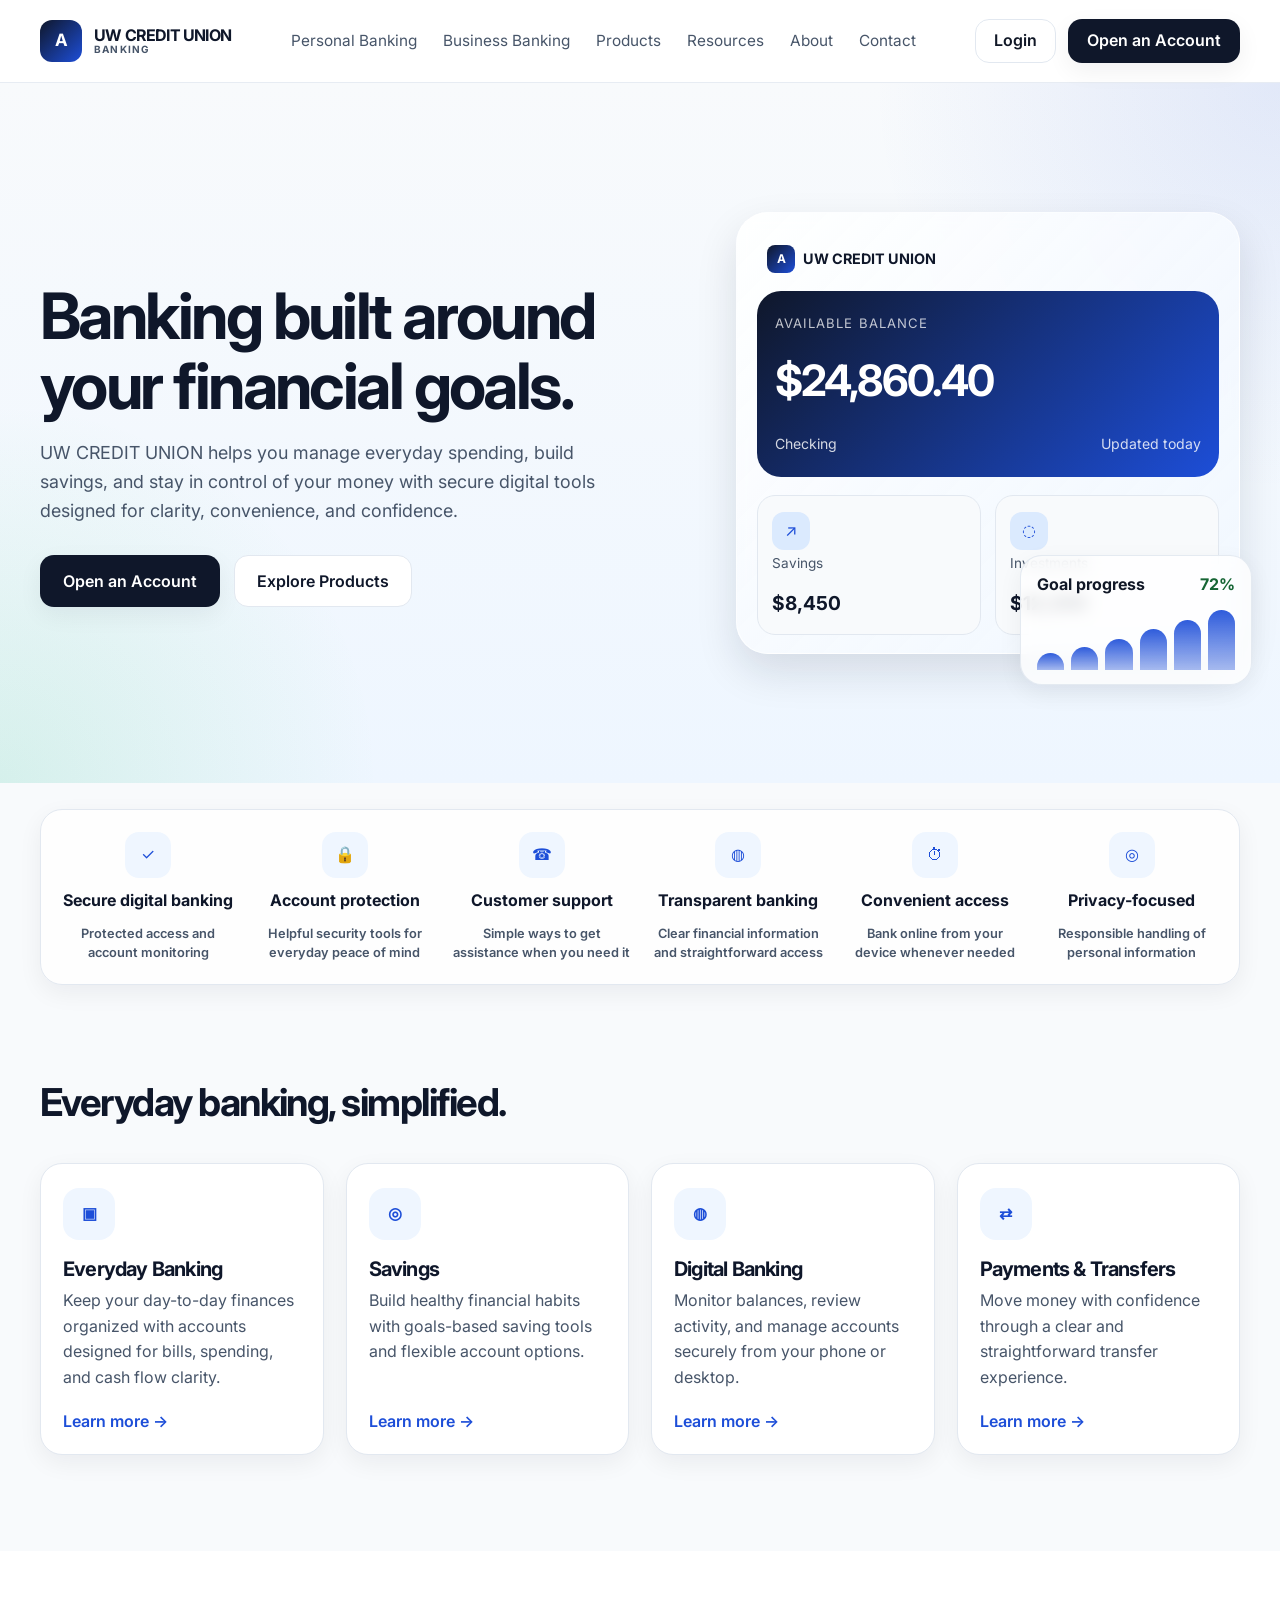
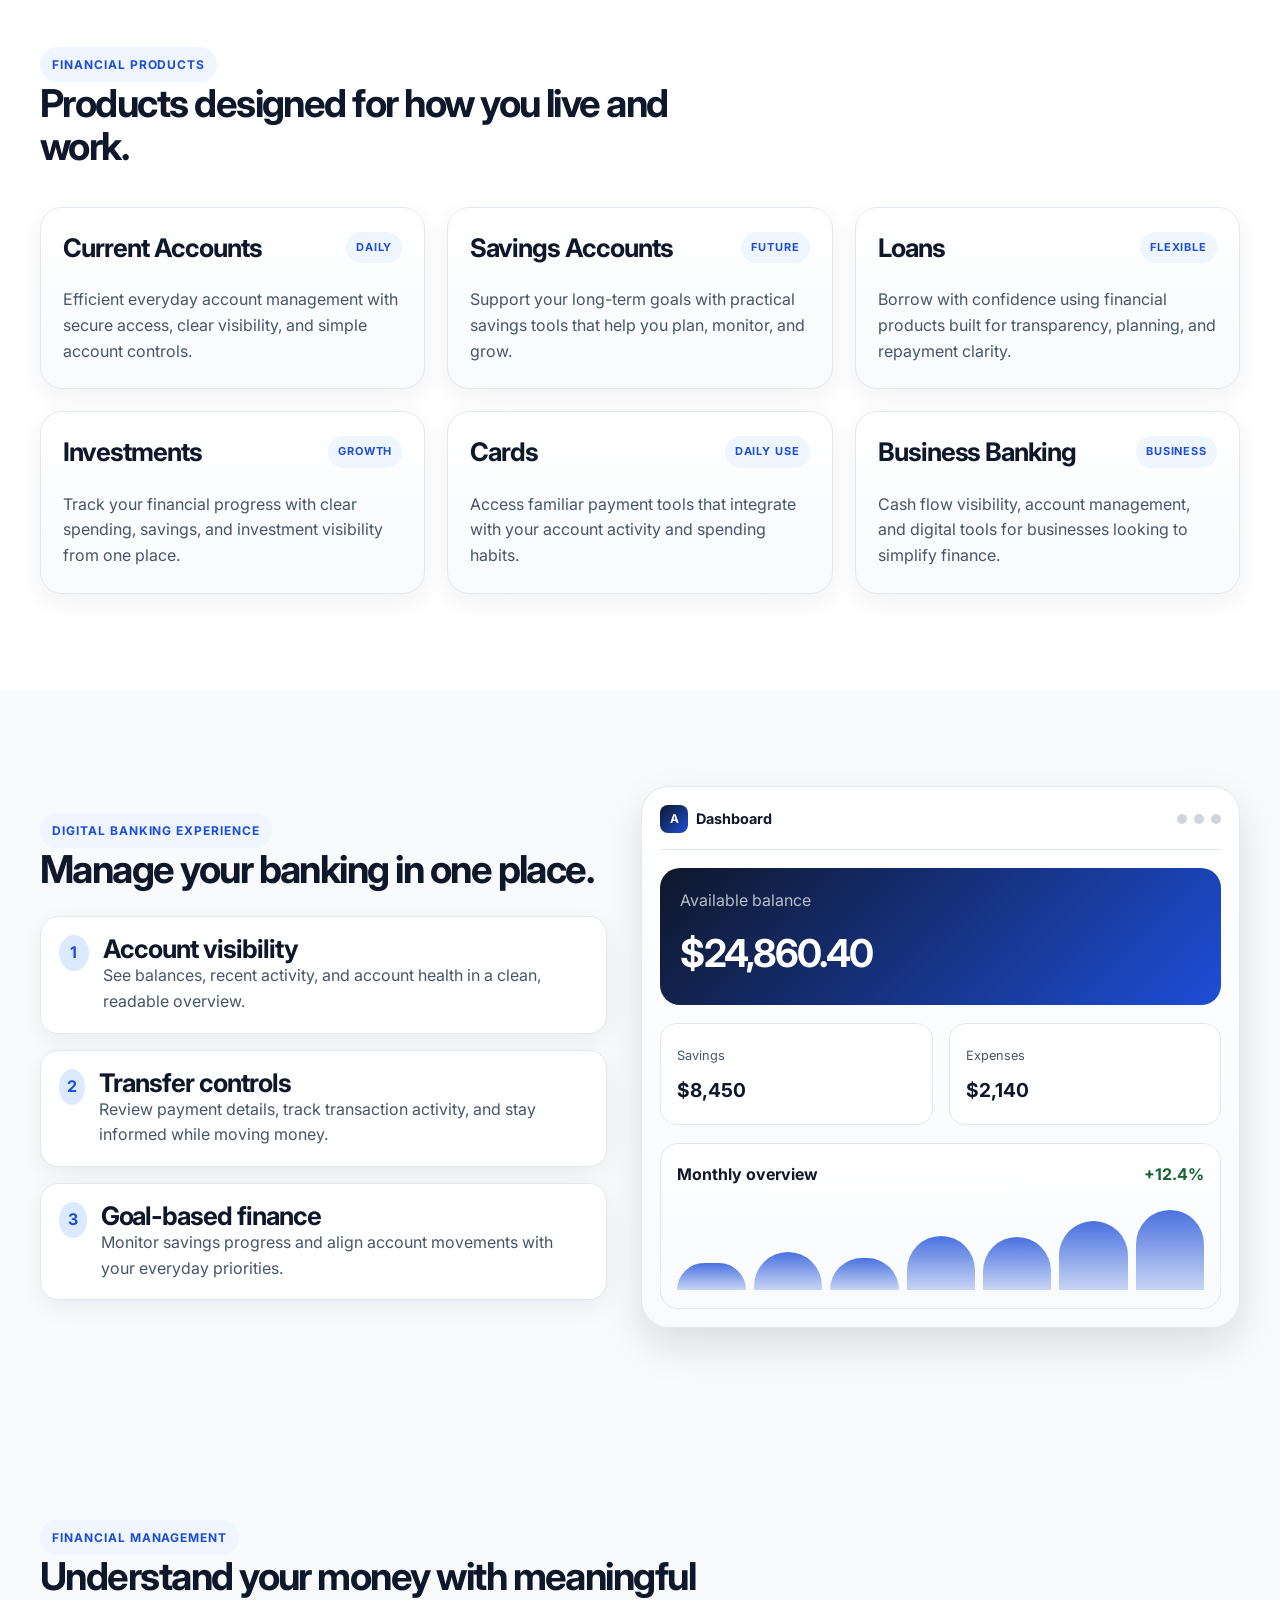
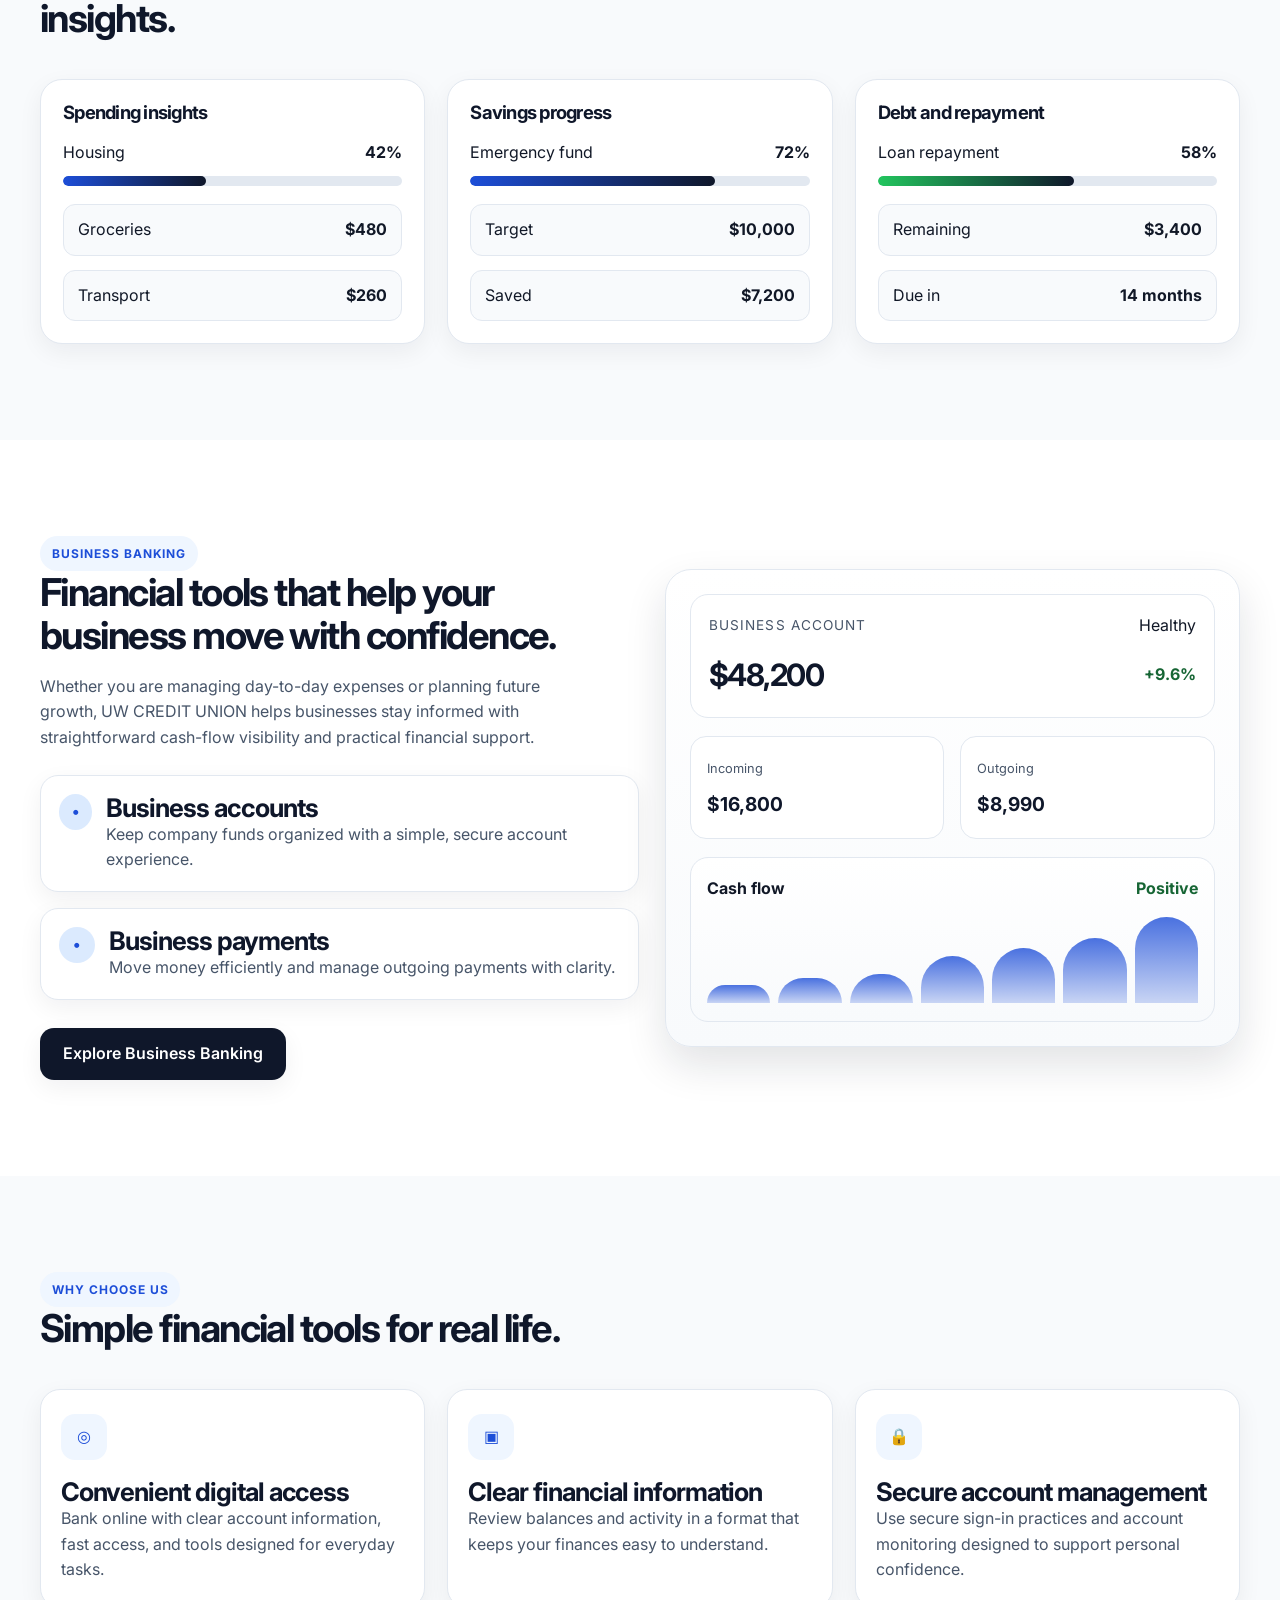
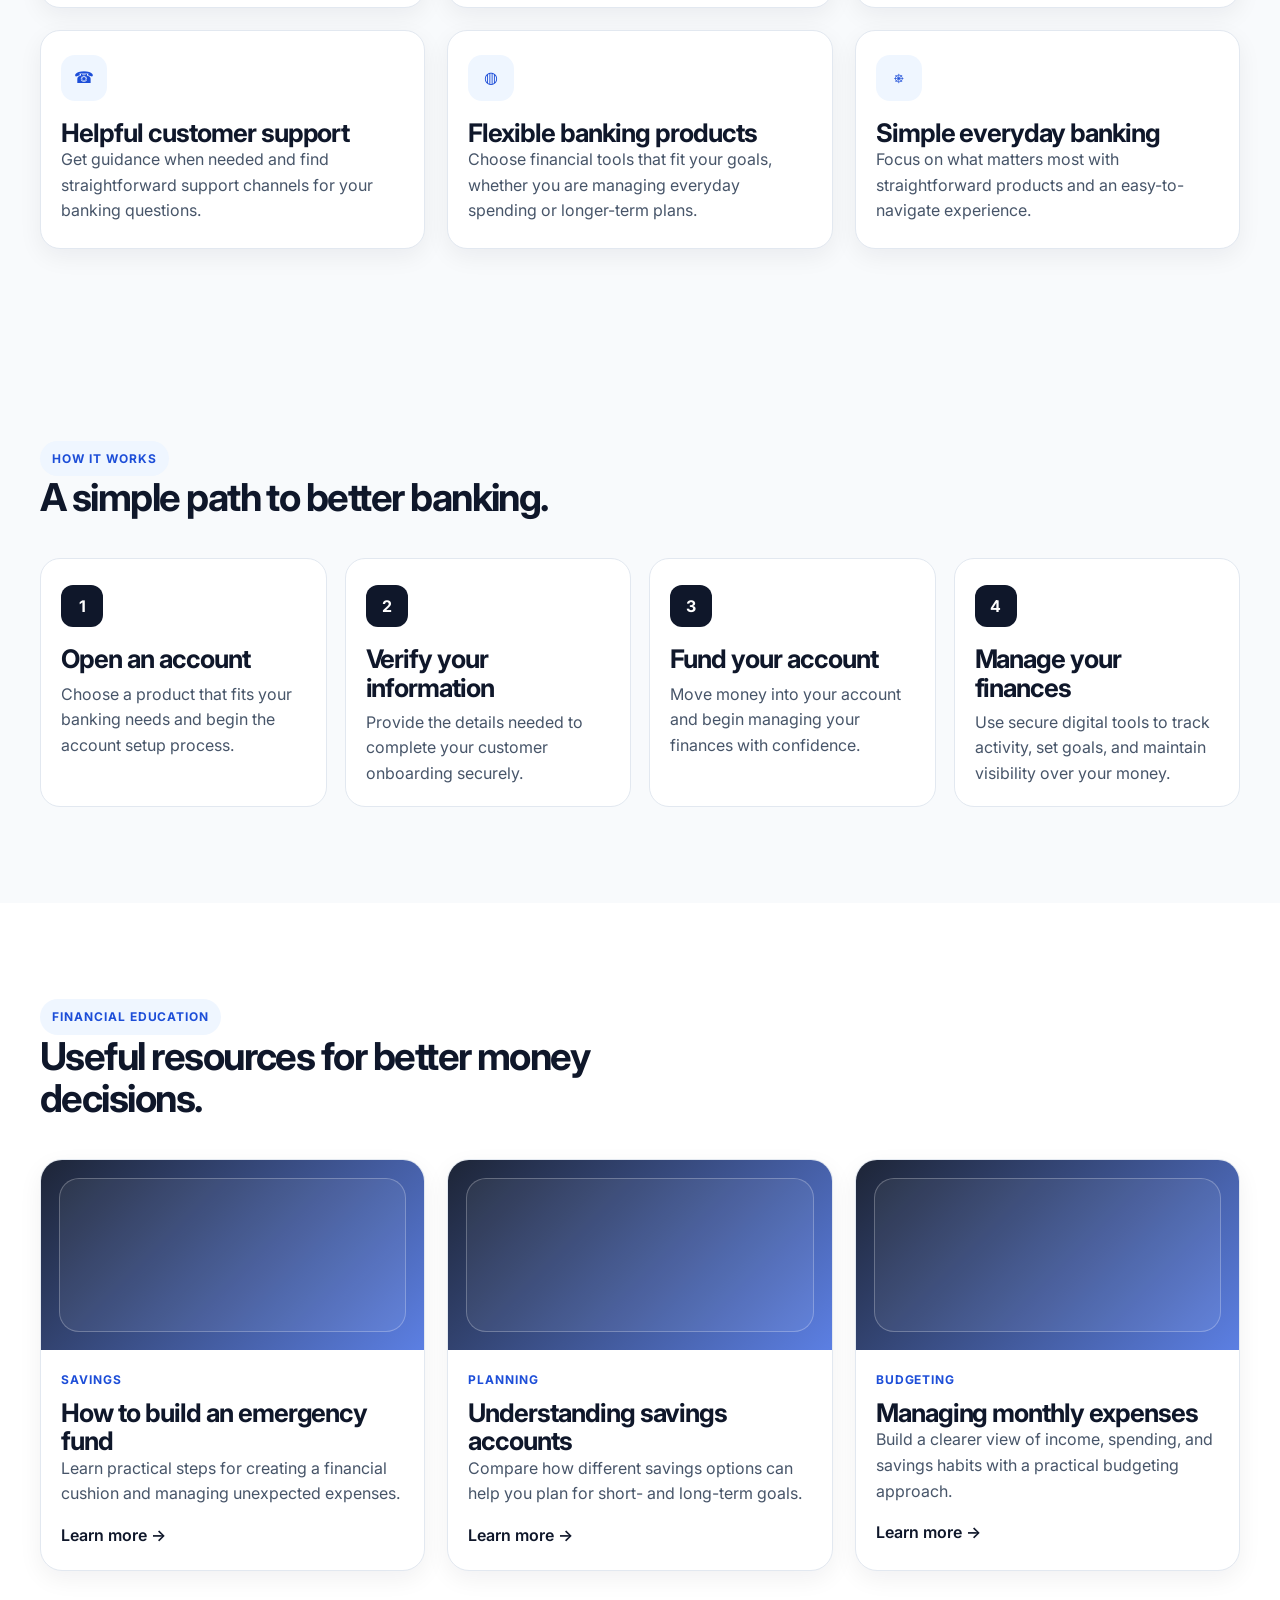
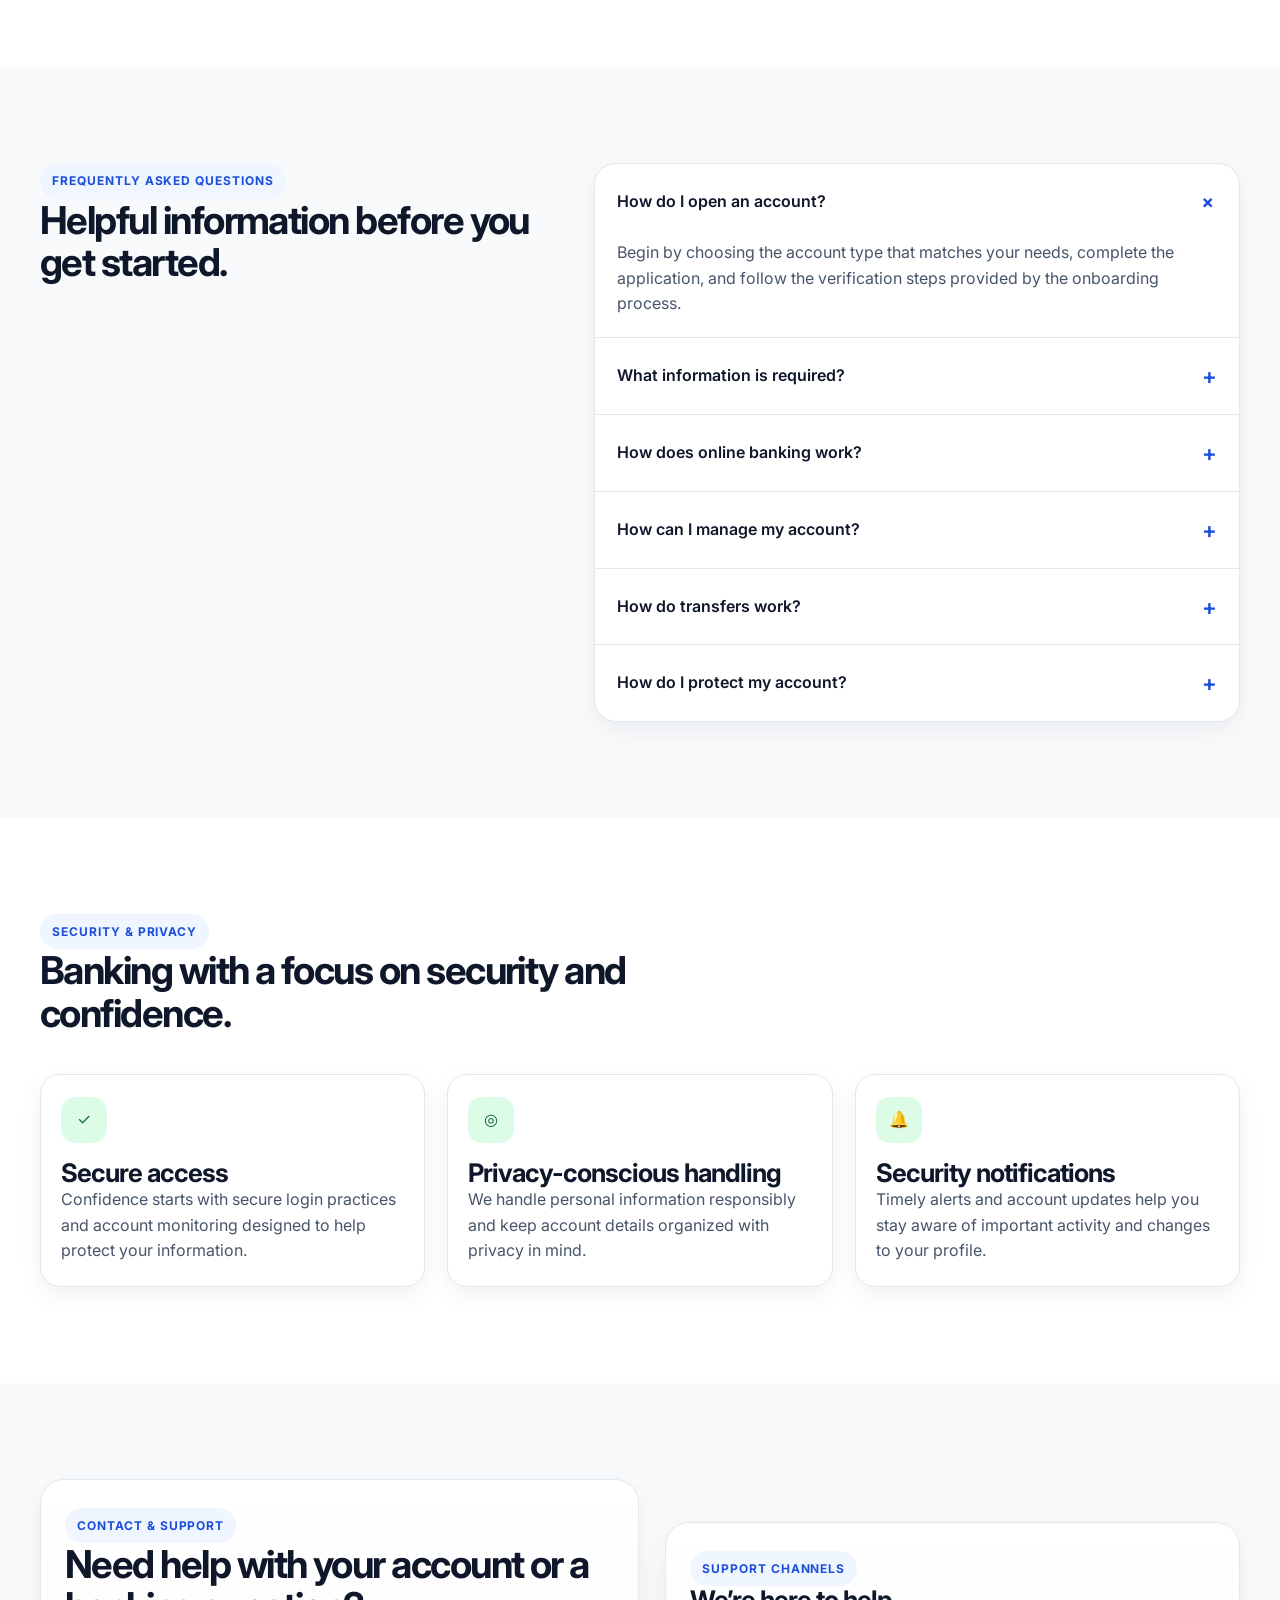
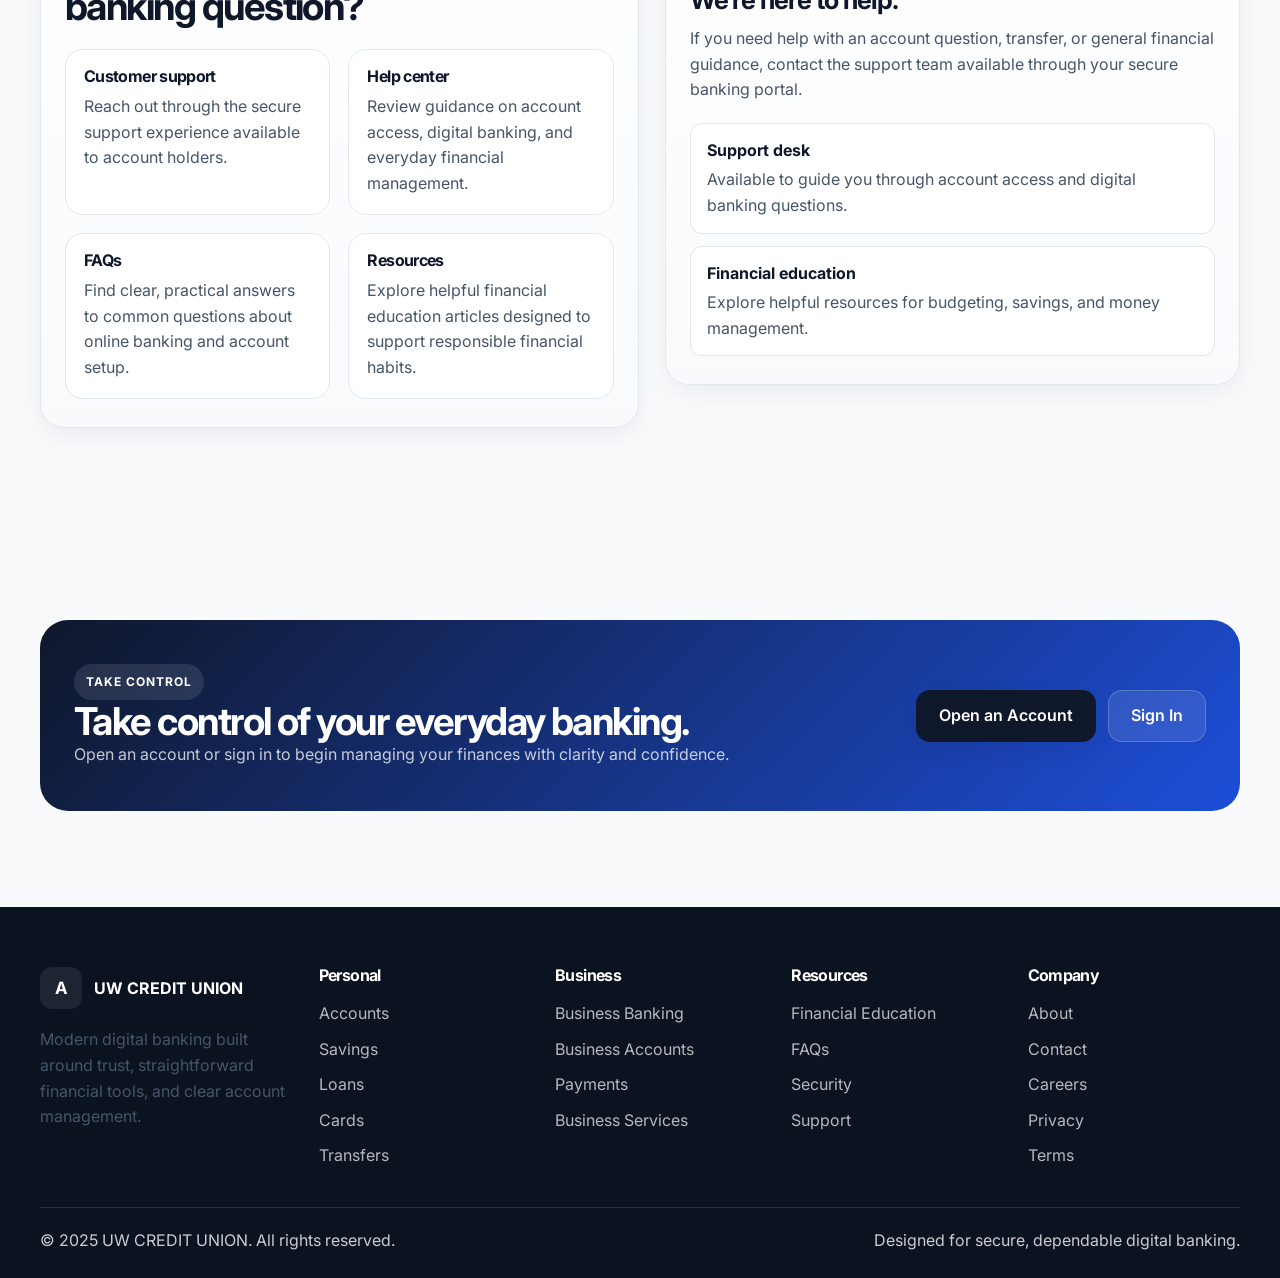
==== index.html @ 8f68c6c5 "first commit" ====
<!DOCTYPE html>
<html lang="en">
<head>
   <meta charset="UTF-8" />
   <meta name="viewport" content="width=device-width, initial-scale=1.0" />
   <title>UW CREDIT UNION | Modern Banking & Personal Finance</title>
   <meta
     name="description"
     content="UW CREDIT UNION helps people and businesses manage everyday banking with secure digital tools, flexible accounts, and straightforward financial services."
   />
   <meta name="theme-color" content="#0f172a" />
   <meta property="og:title" content="UW CREDIT UNION | Modern Banking & Personal Finance" />
   <meta
     property="og:description"
     content="Secure everyday banking, savings, digital account management, and business financial services designed for clarity and peace of mind."
   />
   <meta property="og:type" content="website" />
   <meta property="og:image" content="images/arffib.png" />
   <meta name="twitter:card" content="summary_large_image" />
   <meta name="twitter:title" content="UW CREDIT UNION | Modern Banking & Personal Finance" />
   <meta
     name="twitter:description"
     content="Modern and secure banking for personal and business customers."
   />
   <link rel="preconnect" href="https://fonts.googleapis.com" />
   <link rel="preconnect" href="https://fonts.gstatic.com" crossorigin />
   <link
     href="https://fonts.googleapis.com/css2?family=Inter:wght@400;500;600;700;800&display=swap"
     rel="stylesheet"
   />
   <style>
     :root {
       --primary: #0f172a;
       --primary-dark: #0b1220;
       --primary-soft: #eff6ff;
       --secondary: #1d4ed8;
       --secondary-soft: #dbeafe;
       --accent: #22c55e;
       --accent-soft: #dcfce7;
       --surface: #ffffff;
       --surface-alt: #f8fafc;
       --surface-muted: #f1f5f9;
       --text: #111827;
       --muted: #475569;
       --border: #e2e8f0;
       --success: #166534;
       --warning: #9a6700;
       --error: #b91c1c;
       --shadow-sm: 0 8px 24px rgba(15, 23, 42, 0.06);
       --shadow-md: 0 18px 42px rgba(15, 23, 42, 0.12);
       --radius-sm: 12px;
       --radius-md: 18px;
       --radius-lg: 28px;
       --container: 1200px;
     }

     * { box-sizing: border-box; }
     html { scroll-behavior: smooth; }
     body {
       margin: 0;
       font-family: "Inter", "Segoe UI", sans-serif;
       background: #f8fafc;
       color: var(--text);
       line-height: 1.6;
     }

     img { max-width: 100%; display: block; }
     a { text-decoration: none; color: inherit; }
     button, input, select, textarea { font: inherit; }
     ul { list-style: none; padding: 0; margin: 0; }

     .container {
       width: min(var(--container), calc(100% - 32px));
       margin: 0 auto;
     }

     .section {
       padding: 96px 0;
     }

     .section-header {
       max-width: 700px;
       margin-bottom: 40px;
     }
     .eyebrow {
       display: inline-flex;
       align-items: center;
       gap: 8px;
       padding: 8px 12px;
       border-radius: 999px;
       font-size: 12px;
       font-weight: 700;
       letter-spacing: 0.08em;
       text-transform: uppercase;
       background: var(--primary-soft);
       color: var(--secondary);
     }
     .eyebrow::before {
     
     }

     h1, h2, h3, h4 {
       margin: 0;
       line-height: 1.1;
       letter-spacing: -0.04em;
       color: var(--primary);
     }
     h1 { font-size: clamp(2.9rem, 5vw, 5rem); }
     h2 { font-size: clamp(2.1rem, 3vw, 3.2rem); }
     h3 { font-size: clamp(1.35rem, 2vw, 1.8rem); }
     p { margin: 0; color: var(--muted); }

     .btn {
       display: inline-flex;
       align-items: center;
       justify-content: center;
       gap: 10px;
       min-height: 52px;
       padding: 0 22px;
       border-radius: 14px;
       font-weight: 600;
       transition: all 0.2s ease;
       border: 1px solid transparent;
       cursor: pointer;
     }
     .btn-primary {
       background: var(--primary);
       color: #fff;
       box-shadow: var(--shadow-sm);
     }
     .btn-primary:hover { background: var(--primary-dark); }
     .btn-secondary {
       background: #fff;
       color: var(--primary);
       border-color: var(--border);
     }
     .btn-secondary:hover {
       background: var(--surface-alt);
     }
     .btn-ghost {
       background: transparent;
       color: var(--text);
       border-color: var(--border);
     }
     .btn-ghost:hover { background: var(--surface-alt); }

     .site-header {
       position: sticky;
       top: 0;
       z-index: 40;
       background: rgba(255,255,255,0.9);
       backdrop-filter: blur(12px);
       border-bottom: 1px solid rgba(226, 232, 240, 0.8);
     }
     .header-inner {
       display: flex;
       align-items: center;
       justify-content: space-between;
       min-height: 82px;
       gap: 20px;
     }
     .brand {
       display: inline-flex;
       align-items: center;
       gap: 12px;
       font-weight: 700;
       color: var(--primary);
     }
     .brand-mark {
       width: 42px; 
       height: 42px;
       border-radius: 12px;
       display: grid;
       place-items: center;
       background: linear-gradient(135deg, #0f172a 0%, #1d4ed8 100%);
       color: white;
       font-size: 17px;
       font-weight: 700;
     }
     .brand-copy {
       display: flex;
       flex-direction: column;
       line-height: 1.1;
     }
     .brand-copy strong { letter-spacing: -0.05em; }
     .brand-copy span {
       font-size: 10px;
       color: var(--muted);
       text-transform: uppercase;
       letter-spacing: 0.12em;
     }

     .nav {
       display: flex;
       align-items: center;
       gap: 26px;
       color: var(--muted);
       font-size: 0.96rem;
     }
     .nav a {
       position: relative;
       transition: color 0.2s ease;
     }
     .nav a:hover { color: var(--primary); }
     .nav a::after {
       content: "";
       position: absolute;
       left: 0;
       bottom: -8px;
       width: 100%;
       height: 2px;
       background: var(--secondary);
       opacity: 0;
       transform: scaleX(0.7);
       transition: all 0.2s ease;
     }
     .nav a:hover::after { opacity: 1; transform: scaleX(1); }

     .header-actions {
       display: flex;
       align-items: center;
       gap: 12px;
     }
     .header-actions .btn {
       min-height: 44px;
       padding: 0 18px;
     }
     .mobile-menu-toggle {
       display: none;
       width: 42px;
       height: 42px;
       border: 1px solid var(--border);
       border-radius: 10px;
       background: #fff;
       color: var(--primary);
     }

     .hero {
       position: relative;
       background: linear-gradient(180deg, #f8fafc 0%, #eef6ff 100%);
       overflow: hidden;
     }
     .hero::before {
       content: "";
       position: absolute;
       inset: 0;
       background: radial-gradient(circle at top right, rgba(29, 78, 216, 0.1), transparent 28%), radial-gradient(circle at bottom left, rgba(34, 197, 94, 0.12), transparent 26%);
     }
     .hero-grid {
       position: relative;
       display: grid;
       grid-template-columns: 1.14fr 0.86fr;
       align-items: center;
       min-height: 700px;
       gap: 28px;
     }
     .hero-copy {
       max-width: 620px;
     }
     .hero-copy h1 {
       margin-top: 22px;
       margin-bottom: 18px;
     }
     .hero-copy p {
       max-width: 560px;
       font-size: 1.12rem;
     }
     .hero-actions {
       display: flex;
       flex-wrap: wrap;
       gap: 14px;
       margin-top: 30px;
     }
     .hero-meta {
       display: flex;
       flex-wrap: wrap;
       gap: 18px;
       margin-top: 28px;
     }
     .meta-item {
       display: flex;
       align-items: center;
       gap: 10px;
       min-height: 48px;
       padding: 10px 14px;
       background: rgba(255,255,255,0.75);
       border: 1px solid rgba(226,232,240,0.9);
       border-radius: 12px;
       color: var(--primary);
       font-weight: 600;
     }
     .meta-dot {
       width: 10px;
       height: 10px;
       border-radius: 50%;
       background: var(--accent);
     }

     .hero-visual {
       position: relative;
       min-height: 560px;
       display: grid;
       place-items: center;
     }
     .dashboard-shell {
       position: relative;
       width: min(100%, 520px);
       border-radius: 32px;
       background: rgba(255,255,255,0.9);
       border: 1px solid rgba(226, 232, 240, 0.9);
       box-shadow: var(--shadow-md);
       padding: 22px 20px 18px;
     }
     .glass-card {
       background: linear-gradient(135deg, rgba(255,255,255,0.9), rgba(240,247,255,0.8));
       border: 1px solid rgba(255,255,255,0.7);
       backdrop-filter: blur(8px);
     }
     .dashboard-header {
       display: flex;
       align-items: center;
       justify-content: space-between;
       padding: 10px 10px 18px;
     }
     .mini-brand {
       display: flex;
       align-items: center;
       gap: 8px;
       font-weight: 700;
       color: var(--primary);
       font-size: 0.9rem;
     }
     .status-badge {
       display: inline-flex;
       align-items: center;
       gap: 8px;
       border-radius: 999px;
       padding: 7px 10px;
       background: var(--accent-soft);
       color: var(--success);
       font-size: 12px;
       font-weight: 700;
     }
     .status-badge::before {
       content: "";
       width: 8px;
       height: 8px;
       border-radius: 50%;
       background: var(--accent);
     }
     .account-spotlight {
       padding: 22px 18px;
       border-radius: 24px;
       background: linear-gradient(135deg, #0f172a 0%, #1d4ed8 100%);
       color: white;
     }
     .account-label {
       color: rgba(255,255,255,0.74);
       font-size: 0.82rem;
       letter-spacing: 0.08em;
       text-transform: uppercase;
     }
     .account-amount {
       margin-top: 12px;
       font-size: clamp(2rem, 3.5vw, 2.7rem);
       font-weight: 700;
       letter-spacing: -0.05em;
     }
     .account-row {
       display: flex;
       justify-content: space-between;
       gap: 12px;
       margin-top: 18px;
       color: rgba(255,255,255,0.82);
       font-size: 0.88rem;
     }

     .mini-grid {
       margin-top: 18px;
       display: grid;
       grid-template-columns: repeat(2, minmax(0, 1fr));
       gap: 14px;
     }
     .mini-card {
       padding: 16px 14px;
       border-radius: 18px;
       background: var(--surface-alt);
       border: 1px solid var(--border);
     }
     .mini-card strong {
       display: block;
       color: var(--primary);
       font-size: 1.2rem;
       margin-top: 12px;
     }
     .mini-card span {
       color: var(--muted);
       font-size: 0.85rem;
     }
     .mini-card .icon-box {
       width: 38px;
       height: 38px;
       display: grid;
       place-items: center;
       border-radius: 12px;
       background: var(--secondary-soft);
       color: var(--secondary);
     }

     .floating-panel {
       position: absolute;
       right: -12px;
       bottom: 28px;
       width: min(260px, 46%);
       padding: 16px 16px 14px;
       border-radius: 22px;
       background: rgba(255,255,255,0.8);
       border: 1px solid rgba(226, 232, 240, 0.9);
       box-shadow: var(--shadow-sm);
     }
     .floating-panel .row {
       display: flex;
       justify-content: space-between;
       align-items: center;
       gap: 12px;
     }
     .trend-bars {
       display: flex;
       align-items: end;
       gap: 7px;
       height: 60px;
       margin-top: 12px;
     }
     .trend-bars span {
       display: block;
       flex: 1;
       border-radius: 999px 999px 4px 4px;
       background: linear-gradient(180deg, rgba(29,78,216,0.92), rgba(29,78,216,0.38));
     }

     .trust-bar {
       padding: 26px 0 0;
     }
     .trust-strip {
       display: grid;
       grid-template-columns: repeat(6, minmax(0, 1fr));
       gap: 18px;
       padding: 22px 18px;
       border: 1px solid var(--border);
       border-radius: 22px;
       background: rgba(255,255,255,0.85);
       box-shadow: var(--shadow-sm);
     }
     .trust-item {
       display: flex;
       flex-direction: column;
       align-items: center;
       text-align: center;
       gap: 10px;
       color: var(--primary);
     }
     .trust-item .icon-wrap {
       width: 46px;
       height: 46px;
       border-radius: 14px;
       background: var(--primary-soft);
       display: grid;
       place-items: center;
       color: var(--secondary);
     }
     .trust-item span {
       font-size: 0.8rem;
       color: var(--muted);
       line-height: 1.5;
       font-weight: 600;
     }

     .card-grid {
       display: grid;
       grid-template-columns: repeat(4, minmax(0, 1fr));
       gap: 22px;
     }
     .feature-card {
       display: flex;
       flex-direction: column;
       gap: 18px;
       padding: 24px 22px 20px;
       border-radius: 22px;
       background: var(--surface);
       border: 1px solid var(--border);
       box-shadow: var(--shadow-sm);
       transition: transform 0.25s ease, box-shadow 0.25s ease;
     }
     .feature-card:hover {
       transform: translateY(-4px);
       box-shadow: var(--shadow-md);
     }
     .card-icon {
       width: 52px;
       height: 52px;
       display: grid;
       place-items: center;
       border-radius: 16px;
       background: var(--primary-soft);
       color: var(--secondary);
       font-weight: 700;
     }
     .feature-card h3 { font-size: 1.25rem; }
     .feature-card p { margin-top: 8px; }
     .card-link {
       display: inline-flex;
       align-items: center;
       gap: 8px;
       margin-top: auto;
       color: var(--secondary);
       font-weight: 600;
     }

     .stacked-section {
       background: var(--surface);
     }
     .products-grid {
       display: grid;
       grid-template-columns: repeat(3, minmax(0, 1fr));
       gap: 22px;
     }
     .product-card {
       display: flex;
       flex-direction: column;
       gap: 18px;
       padding: 24px 22px;
       border: 1px solid var(--border);
       border-radius: 22px;
       background: linear-gradient(180deg, #fff, #f8fafc);
       box-shadow: var(--shadow-sm);
     }
     .product-meta {
       display: flex;
       align-items: center;
       justify-content: space-between;
       gap: 12px;
     }
     .pill {
       padding: 7px 10px;
       border-radius: 999px;
       font-size: 11px;
       font-weight: 700;
       letter-spacing: 0.08em;
       text-transform: uppercase;
       background: var(--primary-soft);
       color: var(--secondary);
     }
     .product-card p { margin-top: 6px; }

     .experience-wrap {
       display: grid;
       grid-template-columns: 1fr 1.04fr;
       gap: 26px;
       align-items: center;
     }
     .experience-copy {
       padding-right: 8px;
     }
     .experience-list {
       display: grid;
       gap: 16px;
       margin-top: 26px;
     }
     .experience-item {
       display: flex;
       gap: 14px;
       align-items: flex-start;
       padding: 18px 18px;
       border: 1px solid var(--border);
       border-radius: 18px;
       background: var(--surface);
       box-shadow: var(--shadow-sm);
     }
     .experience-item .circle {
       width: 36px;
       height: 36px;
       border-radius: 50%;
       display: grid;
       place-items: center;
       background: var(--secondary-soft);
       color: var(--secondary);
       font-weight: 700;
     }
     .experience-demo {
       background: linear-gradient(180deg, #ffffff, #f8fafc);
       border: 1px solid var(--border);
       border-radius: 28px;
       box-shadow: var(--shadow-md);
       padding: 18px;
     }
     .demo-topbar {
       display: flex;
       align-items: center;
       justify-content: space-between;
       padding-bottom: 16px;
       border-bottom: 1px solid var(--border);
     }
     .demo-dot {
       width: 10px;
       height: 10px;
       border-radius: 50%;
       background: #d1d5db;
     }
     .demo-dots {
       display: flex;
       gap: 7px;
     }
     .balance-panel {
       margin-top: 18px;
       padding: 20px;
       border-radius: 20px;
       background: linear-gradient(135deg, #0f172a 0%, #1d4ed8 100%);
       color: white;
     }
     .balance-panel .label { color: rgba(255,255,255,0.7); }
     .balance-panel .value {
       font-size: clamp(1.8rem, 3vw, 2.5rem);
       font-weight: 700;
       letter-spacing: -0.05em;
       margin-top: 10px;
     }
     .demo-grid {
       display: grid;
       grid-template-columns: repeat(2, minmax(0, 1fr));
       gap: 16px;
       margin-top: 18px;
     }
     .demo-stat {
       padding: 18px 16px;
       border: 1px solid var(--border);
       border-radius: 16px;
       background: #fff;
     }
     .stat-label { color: var(--muted); font-size: 0.8rem; }
     .stat-value { display: block; margin-top: 8px; color: var(--primary); font-size: 1.2rem; font-weight: 700; }
     .chart-box {
       margin-top: 18px;
       padding: 18px 16px;
       border: 1px solid var(--border);
       border-radius: 18px;
       background: linear-gradient(180deg, #fff, #f8fafc);
     }
     .line-chart {
       margin-top: 12px;
       height: 90px;
       display: flex;
       align-items: end;
       gap: 8px;
     }
     .line-chart span {
       display: block;
       flex: 1;
       border-radius: 999px 999px 0 0;
       background: linear-gradient(180deg, rgba(29,78,216,0.8), rgba(29,78,216,0.22));
     }

     .management-grid {
       display: grid;
       grid-template-columns: repeat(3, minmax(0, 1fr));
       gap: 22px;
     }
     .insight-panel {
       padding: 22px;
       border: 1px solid var(--border);
       border-radius: 22px;
       background: var(--surface);
       box-shadow: var(--shadow-sm);
     }
     .insight-panel h3 { font-size: 1.15rem; }
     .progress-wrap {
       margin-top: 18px;
     }
     .progress-head {
       display: flex;
       justify-content: space-between;
       margin-bottom: 10px;
     }
     .progress-track {
       width: 100%;
       height: 10px;
       border-radius: 999px;
       background: #e2e8f0;
       overflow: hidden;
     }
     .progress-bar {
       height: 100%;
       border-radius: inherit;
       background: linear-gradient(90deg, #1d4ed8 0%, #0f172a 100%);
     }
     .tiny-list {
       display: grid;
       gap: 14px;
       margin-top: 18px;
     }
     .tiny-list li {
       display: flex;
       justify-content: space-between;
       padding: 12px 14px;
       border-radius: 12px;
       background: var(--surface-alt);
       border: 1px solid var(--border);
     }

     .business-layout {
       display: grid;
       grid-template-columns: 1fr 0.96fr;
       gap: 26px;
       align-items: center;
     }
     .business-visual {
       padding: 24px;
       background: linear-gradient(180deg, #ffffff, #f8fafc);
       border: 1px solid var(--border);
       border-radius: 26px;
       box-shadow: var(--shadow-md);
     }
     .business-stat-box {
       padding: 18px 18px;
       border: 1px solid var(--border);
       border-radius: 18px;
       background: var(--surface);
     }
     .business-figure {
       display: flex;
       justify-content: space-between;
       align-items: center;
       margin-top: 12px;
     }
     .business-figure strong {
       font-size: clamp(1.7rem, 2.4vw, 2.3rem);
       color: var(--primary);
       letter-spacing: -0.05em;
     }
     .business-figure .tag {
       background: var(--accent-soft);
       color: var(--success);
       padding: 6px 10px;
       border-radius: 999px;
       font-size: 12px;
       font-weight: 700;
     }

     .benefits-grid {
       display: grid;
       grid-template-columns: repeat(3, minmax(0, 1fr));
       gap: 22px;
     }
     .benefit-box {
       padding: 24px 20px;
       border-radius: 20px;
       background: var(--surface);
       border: 1px solid var(--border);
       box-shadow: var(--shadow-sm);
     }
     .benefit-icon {
       width: 46px;
       height: 46px;
       border-radius: 14px;
       background: var(--primary-soft);
       display: grid;
       place-items: center;
       color: var(--secondary);
       margin-bottom: 18px;
     }

     .steps {
       display: grid;
       grid-template-columns: repeat(4, minmax(0, 1fr));
       gap: 18px;
     }
     .step {
       position: relative;
       padding: 26px 20px 20px;
       border: 1px solid var(--border);
       border-radius: 20px;
       background: var(--surface);
     }
     .step-number {
       display: inline-grid;
       place-items: center;
       width: 42px;
       height: 42px;
       border-radius: 12px;
       background: var(--primary);
       color: #fff;
       font-weight: 700;
       margin-bottom: 18px;
     }
     .step p { margin-top: 8px; }

     .resources-grid {
       display: grid;
       grid-template-columns: repeat(3, minmax(0, 1fr));
       gap: 22px;
     }
     .resource-card {
       display: flex;
       flex-direction: column;
       gap: 16px;
       background: var(--surface);
       border: 1px solid var(--border);
       border-radius: 22px;
       box-shadow: var(--shadow-sm);
       overflow: hidden;
     }
     .resource-card .thumb {
       height: 190px;
       background: linear-gradient(135deg, rgba(15,23,42,0.94), rgba(29,78,216,0.72));
       position: relative;
     }
     .resource-card .thumb::after {
       content: "";
       position: absolute;
       inset: 18px;
       border: 1px solid rgba(255,255,255,0.25);
       border-radius: 20px;
       background: rgba(255,255,255,0.06);
     }
     .resource-card .content {
       padding: 0 20px 22px;
     }
     .tagline {
       display: inline-block;
       margin-bottom: 10px;
       color: var(--secondary);
       font-weight: 700;
       font-size: 12px;
       letter-spacing: 0.08em;
       text-transform: uppercase;
     }
     .resource-card a {
       display: inline-flex;
       align-items: center;
       gap: 8px;
       margin-top: 16px;
       color: var(--primary);
       font-weight: 600;
     }

     .faq-wrap {
       display: grid;
       grid-template-columns: 0.9fr 1.1fr;
       gap: 26px;
       align-items: start;
     }
     .faq-list {
       background: var(--surface);
       border: 1px solid var(--border);
       border-radius: 22px;
       overflow: hidden;
       box-shadow: var(--shadow-sm);
     }
     .faq-item {
       border-bottom: 1px solid var(--border);
     }
     .faq-item:last-child { border-bottom: 0; }
     .faq-question {
       width: 100%;
       display: flex;
       justify-content: space-between;
       align-items: center;
       gap: 16px;
       padding: 20px 22px;
       background: transparent;
       border: 0;
       text-align: left;
       color: var(--primary);
       font-weight: 600;
       cursor: pointer;
     }
     .faq-question span:last-child {
       font-size: 1.4rem;
       color: var(--secondary);
     }
     .faq-answer {
       max-height: 0;
       overflow: hidden;
       transition: max-height 0.25s ease;
     }
     .faq-answer p {
       padding: 0 22px 20px;
     }
     .faq-item.open .faq-answer { max-height: 200px; }
     .faq-item.open .faq-question span:last-child { transform: rotate(45deg); }

     .security-panel {
       display: grid;
       grid-template-columns: repeat(3, minmax(0,1fr));
       gap: 22px;
       margin-top: 28px;
     }
     .security-box {
       padding: 22px 20px;
       border: 1px solid var(--border);
       border-radius: 20px;
       background: var(--surface);
       box-shadow: var(--shadow-sm);
     }
     .security-icon {
       width: 46px;
       height: 46px;
       display: grid;
       place-items: center;
       border-radius: 14px;
       background: var(--accent-soft);
       color: var(--success);
       margin-bottom: 16px;
     }

     .contact-panel {
       display: grid;
       grid-template-columns: 1fr 0.96fr;
       gap: 26px;
       align-items: center;
     }
     .contact-box {
       padding: 28px 24px;
       background: linear-gradient(180deg, #ffffff, #f8fafc);
       border: 1px solid var(--border);
       border-radius: 24px;
       box-shadow: var(--shadow-sm);
     }
     .contact-grid {
       display: grid;
       grid-template-columns: repeat(2, minmax(0, 1fr));
       gap: 18px;
       margin-top: 22px;
     }
     .contact-item {
       padding: 18px;
       border-radius: 18px;
       background: var(--surface);
       border: 1px solid var(--border);
     }
     .contact-item h4 {
       font-size: 1rem;
       margin-bottom: 8px;
     }
     .cta-panel {
       padding: 44px 34px;
       border-radius: 28px;
       background: linear-gradient(135deg, #0f172a 0%, #1d4ed8 100%);
       color: white;
       display: flex;
       align-items: center;
       justify-content: space-between;
       gap: 20px;
     }
     .cta-panel h2 { color: white; }
     .cta-panel p { color: rgba(255,255,255,0.76); }
     .cta-actions {
       display: flex;
       flex-wrap: wrap;
       gap: 12px;
     }
     .cta-panel .btn-secondary {
       background: rgba(255,255,255,0.1);
       border-color: rgba(255,255,255,0.2);
       color: white;
     }
     .cta-panel .btn-secondary:hover {
       background: rgba(255,255,255,0.15);
     }

     .site-footer {
       background: var(--primary-dark);
       color: rgba(255,255,255,0.79);
       padding: 60px 0 24px;
     }
     .footer-grid {
       display: grid;
       grid-template-columns: 1.2fr repeat(4, minmax(0, 1fr));
       gap: 24px;
     }
     .footer-brand {
       display: flex;
       align-items: center;
       gap: 12px;
       margin-bottom: 18px;
       color: white;
     }
     .footer-brand .brand-mark {
       background: rgba(255,255,255,0.08);
     }
     .footer-col h4 {
       color: white;
       font-size: 1rem;
       margin-bottom: 16px;
     }
     .footer-col a {
       display: block;
       margin-bottom: 10px;
       color: rgba(255,255,255,0.7);
     }
     .footer-base {
       margin-top: 28px;
       padding-top: 20px;
       border-top: 1px solid rgba(255,255,255,0.12);
       display: flex;
       justify-content: space-between;
       gap: 16px;
       flex-wrap: wrap;
     }

     @media (max-width: 1100px) {
       .nav { display: none; }
       .header-actions .btn-login { display: none; }
       .mobile-menu-toggle { display: inline-flex; align-items: center; justify-content: center; }
       .hero-grid,
       .experience-wrap,
       .business-layout,
       .faq-wrap,
       .contact-panel,
       .footer-grid {
         grid-template-columns: 1fr;
       }
       .card-grid,
       .products-grid,
       .management-grid,
       .benefits-grid,
       .resources-grid,
       .security-panel,
       .steps {
         grid-template-columns: repeat(2, minmax(0, 1fr));
       }
     }

     @media (max-width: 760px) {
       .section { padding: 80px 0; }
       .hero-grid { min-height: auto; padding-top: 24px; }
       .hero-copy { max-width: 100%; }
       .trust-strip,
       .card-grid,
       .products-grid,
       .management-grid,
       .benefits-grid,
       .resources-grid,
       .security-panel,
       .steps,
       .contact-grid {
         grid-template-columns: 1fr;
       }
       .mini-grid,
       .demo-grid { grid-template-columns: 1fr; }
       .cta-panel {
         flex-direction: column;
         align-items: start;
       }
       .header-inner { min-height: 72px; }
       .brand-copy span { display: none; }
     }

     .mobile-nav {
       display: none;
       padding: 14px 0 18px;
       border-top: 1px solid var(--border);
     }
     .mobile-nav.open { display: block; }
     .mobile-nav-list {
       display: grid;
       gap: 10px;
     }
     .mobile-nav-list a {
       display: block;
       padding: 12px 14px;
       border-radius: 12px;
       background: var(--surface-alt);
       color: var(--primary);
       font-weight: 600;
     }
     .mobile-nav-actions {
       margin-top: 14px;
       display: flex;
       gap: 10px;
     }
     .sr-only {
       position: absolute;
       width: 1px;
       height: 1px;
       padding: 0;
       margin: -1px;
       overflow: hidden;
       clip: rect(0, 0, 0, 0);
       white-space: nowrap;
       border: 0;
     }
   </style>
</head>
<body>
   <header class="site-header">
     <div class="container header-inner">
       <a href="#top" class="brand" aria-label="UW CREDIT UNION home">
         <span class="brand-mark" aria-hidden="true">A</span>
         <span class="brand-copy">
           <strong>UW CREDIT UNION</strong>
           <span>Banking</span>
         </span>
       </a>

       <nav class="nav" aria-label="Main navigation">
         <a href="#personal-banking">Personal Banking</a>
         <a href="#business-banking">Business Banking</a>
         <a href="#products">Products</a>
         <a href="#resources">Resources</a>
         <a href="#about">About</a>
         <a href="#contact">Contact</a>
       </nav>

       <div class="header-actions">
         <a href="login.php" class="btn btn-ghost btn-login">Login</a>
         <a href="register.php" class="btn btn-primary">Open an Account</a>
         <button class="mobile-menu-toggle" type="button" aria-expanded="false" aria-controls="mobile-nav" aria-label="Toggle menu">
           <svg width="18" height="18" viewBox="0 0 24 24" fill="none" aria-hidden="true"><path d="M4 7h16M4 12h16M4 17h16" stroke="currentColor" stroke-width="1.8" stroke-linecap="round"/></svg>
         </button>
       </div>
     </div>
     <div class="container mobile-nav" id="mobile-nav">
       <nav class="mobile-nav-list" aria-label="Mobile navigation">
         <a href="#personal-banking">Personal Banking</a>
         <a href="#business-banking">Business Banking</a>
         <a href="#products">Products</a>
         <a href="#resources">Resources</a>
         <a href="#about">About</a>
         <a href="#contact">Contact</a>
       </nav>
       <div class="mobile-nav-actions">
         <a class="btn btn-ghost" href="login.php">Login</a>
         <a class="btn btn-primary" href="register.php">Open an Account</a>
       </div>
     </div>
   </header>

   <main id="top">
     <section class="hero">
       <div class="container hero-grid">
         <div class="hero-copy">
           <h1>Banking built around your financial goals.</h1>
           <p>
             UW CREDIT UNION helps you manage everyday spending, build savings, and stay in control of your money with secure digital tools designed for clarity, convenience, and confidence.
           </p>
           <div class="hero-actions">
             <a href="/register" class="btn btn-primary">Open an Account</a>
             <a href="#products" class="btn btn-secondary">Explore Products</a>
           </div>
          
         </div>

         <div class="hero-visual" aria-label="Banking dashboard preview">
           <div class="dashboard-shell glass-card">
             <div class="dashboard-header">
               <div class="mini-brand">
                 <span class="brand-mark" style="width:28px;height:28px;border-radius:8px;font-size:12px;">A</span>
                 UW CREDIT UNION
               </div>
             </div>

             <div class="account-spotlight">
               <div class="account-label">Available balance</div>
               <div class="account-amount">$24,860.40</div>
               <div class="account-row">
                 <span>Checking</span>
                 <span>Updated today</span>
               </div>
             </div>

             <div class="mini-grid">
               <div class="mini-card">
                 <div class="icon-box" aria-hidden="true">↗</div>
                 <span>Savings</span>
                 <strong>$8,450</strong>
               </div>
               <div class="mini-card">
                 <div class="icon-box" aria-hidden="true">◌</div>
                 <span>Investments</span>
                 <strong>$12,200</strong>
               </div>
             </div>
           </div>

           <div class="floating-panel glass-card" aria-label="Savings overview">
             <div class="row">
               <strong>Goal progress</strong>
               <span style="color: var(--success); font-weight:700;">72%</span>
             </div>
             <div class="trend-bars" aria-hidden="true">
               <span style="height: 28%;"></span>
               <span style="height: 38%;"></span>
               <span style="height: 52%;"></span>
               <span style="height: 68%;"></span>
               <span style="height: 84%;"></span>
               <span style="height: 100%;"></span>
             </div>
           </div>
         </div>
       </div>
     </section>

     <section class="trust-bar" aria-label="Trust and service highlights">
       <div class="container">
         <div class="trust-strip">
           <div class="trust-item">
             <div class="icon-wrap" aria-hidden="true">✓</div>
             <strong>Secure digital banking</strong>
             <span>Protected access and account monitoring</span>
           </div>
           <div class="trust-item">
             <div class="icon-wrap" aria-hidden="true">🔒</div>
             <strong>Account protection</strong>
             <span>Helpful security tools for everyday peace of mind</span>
           </div>
           <div class="trust-item">
             <div class="icon-wrap" aria-hidden="true">☎</div>
             <strong>Customer support</strong>
             <span>Simple ways to get assistance when you need it</span>
           </div>
           <div class="trust-item">
             <div class="icon-wrap" aria-hidden="true">◍</div>
             <strong>Transparent banking</strong>
             <span>Clear financial information and straightforward access</span>
           </div>
           <div class="trust-item">
             <div class="icon-wrap" aria-hidden="true">⏱</div>
             <strong>Convenient access</strong>
             <span>Bank online from your device whenever needed</span>
           </div>
           <div class="trust-item">
             <div class="icon-wrap" aria-hidden="true">◎</div>
             <strong>Privacy-focused</strong>
             <span>Responsible handling of personal information</span>
           </div>
         </div>
       </div>
     </section>

     <section id="personal-banking" class="section">
       <div class="container">
         <div class="section-header">
           <h2>Everyday banking, simplified.</h2>
         </div>

         <div class="card-grid">
           <article class="feature-card">
             <div class="card-icon" aria-hidden="true">▣</div>
             <div>
               <h3>Everyday Banking</h3>
               <p>Keep your day-to-day finances organized with accounts designed for bills, spending, and cash flow clarity.</p>
             </div>
             <a href="#products" class="card-link">Learn more →</a>
           </article>

           <article class="feature-card">
             <div class="card-icon" aria-hidden="true">◎</div>
             <div>
               <h3>Savings</h3>
               <p>Build healthy financial habits with goals-based saving tools and flexible account options.</p>
             </div>
             <a href="#products" class="card-link">Learn more →</a>
           </article>

           <article class="feature-card">
             <div class="card-icon" aria-hidden="true">◍</div>
             <div>
               <h3>Digital Banking</h3>
               <p>Monitor balances, review activity, and manage accounts securely from your phone or desktop.</p>
             </div>
             <a href="#digital-experience" class="card-link">Learn more →</a>
           </article>

           <article class="feature-card">
             <div class="card-icon" aria-hidden="true">⇄</div>
             <div>
               <h3>Payments & Transfers</h3>
               <p>Move money with confidence through a clear and straightforward transfer experience.</p>
             </div>
             <a href="#products" class="card-link">Learn more →</a>
           </article>
         </div>
       </div>
     </section>

     <section id="products" class="section stacked-section">
       <div class="container">
         <div class="section-header">
           <span class="eyebrow">Financial products</span>
           <h2>Products designed for how you live and work.</h2>
         </div>

         <div class="products-grid">
           <article class="product-card">
             <div class="product-meta">
               <h3>Current Accounts</h3>
               <span class="pill">Daily</span>
             </div>
             <p>Efficient everyday account management with secure access, clear visibility, and simple account controls.</p>
           </article>

           <article class="product-card">
             <div class="product-meta">
               <h3>Savings Accounts</h3>
               <span class="pill">Future</span>
             </div>
             <p>Support your long-term goals with practical savings tools that help you plan, monitor, and grow.</p>
           </article>

           <article class="product-card">
             <div class="product-meta">
               <h3>Loans</h3>
               <span class="pill">Flexible</span>
             </div>
             <p>Borrow with confidence using financial products built for transparency, planning, and repayment clarity.</p>
           </article>

           <article class="product-card">
             <div class="product-meta">
               <h3>Investments</h3>
               <span class="pill">Growth</span>
             </div>
             <p>Track your financial progress with clear spending, savings, and investment visibility from one place.</p>
           </article>

           <article class="product-card">
             <div class="product-meta">
               <h3>Cards</h3>
               <span class="pill">Daily use</span>
             </div>
             <p>Access familiar payment tools that integrate with your account activity and spending habits.</p>
           </article>

           <article class="product-card">
             <div class="product-meta">
               <h3>Business Banking</h3>
               <span class="pill">Business</span>
             </div>
             <p>Cash flow visibility, account management, and digital tools for businesses looking to simplify finance.</p>
           </article>
         </div>
       </div>
     </section>

     <section id="digital-experience" class="section">
       <div class="container experience-wrap">
         <div class="experience-copy">
           <span class="eyebrow">Digital banking experience</span>
           <h2>Manage your banking in one place.</h2>
           <div class="experience-list">
             <div class="experience-item">
               <div class="circle" aria-hidden="true">1</div>
               <div>
                 <h3>Account visibility</h3>
                 <p>See balances, recent activity, and account health in a clean, readable overview.</p>
               </div>
             </div>
             <div class="experience-item">
               <div class="circle" aria-hidden="true">2</div>
               <div>
                 <h3>Transfer controls</h3>
                 <p>Review payment details, track transaction activity, and stay informed while moving money.</p>
               </div>
             </div>
             <div class="experience-item">
               <div class="circle" aria-hidden="true">3</div>
               <div>
                 <h3>Goal-based finance</h3>
                 <p>Monitor savings progress and align account movements with your everyday priorities.</p>
               </div>
             </div>
           </div>
         </div>

         <div class="experience-demo" aria-label="Dashboard preview panel">
           <div class="demo-topbar">
             <div class="mini-brand">
               <span class="brand-mark" style="width:28px;height:28px;border-radius:8px;font-size:12px;">A</span>
               Dashboard
             </div>
             <div class="demo-dots" aria-hidden="true">
               <span class="demo-dot"></span>
               <span class="demo-dot"></span>
               <span class="demo-dot"></span>
             </div>
           </div>

           <div class="balance-panel">
             <div class="label">Available balance</div>
             <div class="value">$24,860.40</div>
           </div>

           <div class="demo-grid">
             <div class="demo-stat">
               <span class="stat-label">Savings</span>
               <span class="stat-value">$8,450</span>
             </div>
             <div class="demo-stat">
               <span class="stat-label">Expenses</span>
               <span class="stat-value">$2,140</span>
             </div>
           </div>

           <div class="chart-box">
             <div class="progress-head">
               <strong>Monthly overview</strong>
               <span style="color: var(--success); font-weight:700;">+12.4%</span>
             </div>
             <div class="line-chart" aria-hidden="true">
               <span style="height: 30%;"></span>
               <span style="height: 42%;"></span>
               <span style="height: 35%;"></span>
               <span style="height: 60%;"></span>
               <span style="height: 58%;"></span>
               <span style="height: 76%;"></span>
               <span style="height: 88%;"></span>
             </div>
           </div>
         </div>
       </div>
     </section>

     <section class="section" aria-labelledby="financial-management">
       <div class="container">
         <div class="section-header">
           <span class="eyebrow">Financial management</span>
           <h2 id="financial-management">Understand your money with meaningful insights.</h2>
         </div>

         <div class="management-grid">
           <article class="insight-panel">
             <h3>Spending insights</h3>
             <div class="progress-wrap">
               <div class="progress-head">
                 <span>Housing</span>
                 <strong>42%</strong>
               </div>
               <div class="progress-track"><div class="progress-bar" style="width:42%;"></div></div>
             </div>
             <div class="tiny-list">
               <li><span>Groceries</span><strong>$480</strong></li>
               <li><span>Transport</span><strong>$260</strong></li>
             </div>
           </article>

           <article class="insight-panel">
             <h3>Savings progress</h3>
             <div class="progress-wrap">
               <div class="progress-head">
                 <span>Emergency fund</span>
                 <strong>72%</strong>
               </div>
               <div class="progress-track"><div class="progress-bar" style="width:72%;"></div></div>
             </div>
             <div class="tiny-list">
               <li><span>Target</span><strong>$10,000</strong></li>
               <li><span>Saved</span><strong>$7,200</strong></li>
             </div>
           </article>

           <article class="insight-panel">
             <h3>Debt and repayment</h3>
             <div class="progress-wrap">
               <div class="progress-head">
                 <span>Loan repayment</span>
                 <strong>58%</strong>
               </div>
               <div class="progress-track"><div class="progress-bar" style="width:58%; background: linear-gradient(90deg, #22c55e 0%, #0f172a 100%);"></div></div>
             </div>
             <div class="tiny-list">
               <li><span>Remaining</span><strong>$3,400</strong></li>
               <li><span>Due in</span><strong>14 months</strong></li>
             </div>
           </article>
         </div>
       </div>
     </section>

     <section id="business-banking" class="section stacked-section">
       <div class="container business-layout">
         <div>
           <span class="eyebrow">Business banking</span>
           <h2>Financial tools that help your business move with confidence.</h2>
           <p style="margin-top:18px; max-width:560px;">Whether you are managing day-to-day expenses or planning future growth, UW CREDIT UNION helps businesses stay informed with straightforward cash-flow visibility and practical financial support.</p>
           <div class="experience-list" style="margin-top:24px;">
             <div class="experience-item">
               <div class="circle" aria-hidden="true">•</div>
               <div>
                 <h3>Business accounts</h3>
                 <p>Keep company funds organized with a simple, secure account experience.</p>
               </div>
             </div>
             <div class="experience-item">
               <div class="circle" aria-hidden="true">•</div>
               <div>
                 <h3>Business payments</h3>
                 <p>Move money efficiently and manage outgoing payments with clarity.</p>
               </div>
             </div>
           </div>
           <div style="margin-top:28px;">
             <a href="/register" class="btn btn-primary">Explore Business Banking</a>
           </div>
         </div>

         <div class="business-visual">
           <div class="business-stat-box">
             <div style="display:flex; justify-content:space-between; align-items:center;">
               <span style="color: var(--muted); font-size: 0.85rem; text-transform: uppercase; letter-spacing: 0.08em;">Business account</span>
               <span class="tag">Healthy</span>
             </div>
             <div class="business-figure">
               <strong>$48,200</strong>
               <span style="color: var(--success); font-weight: 700;">+9.6%</span>
             </div>
           </div>

           <div class="demo-grid" style="margin-top:18px;">
             <div class="demo-stat">
               <span class="stat-label">Incoming</span>
               <span class="stat-value">$16,800</span>
             </div>
             <div class="demo-stat">
               <span class="stat-label">Outgoing</span>
               <span class="stat-value">$8,990</span>
             </div>
           </div>

           <div class="chart-box" style="margin-top:18px;">
             <div class="progress-head">
               <strong>Cash flow</strong>
               <span style="color: var(--success); font-weight:700;">Positive</span>
             </div>
             <div class="line-chart" aria-hidden="true">
               <span style="height: 20%;"></span>
               <span style="height: 28%;"></span>
               <span style="height: 32%;"></span>
               <span style="height: 52%;"></span>
               <span style="height: 61%;"></span>
               <span style="height: 72%;"></span>
               <span style="height: 96%;"></span>
             </div>
           </div>
         </div>
       </div>
     </section>

     <section id="about" class="section">
       <div class="container">
         <div class="section-header">
           <span class="eyebrow">Why choose us</span>
           <h2>Simple financial tools for real life.</h2>
         </div>

         <div class="benefits-grid">
           <article class="benefit-box">
             <div class="benefit-icon" aria-hidden="true">◎</div>
             <h3>Convenient digital access</h3>
             <p>Bank online with clear account information, fast access, and tools designed for everyday tasks.</p>
           </article>
           <article class="benefit-box">
             <div class="benefit-icon" aria-hidden="true">▣</div>
             <h3>Clear financial information</h3>
             <p>Review balances and activity in a format that keeps your finances easy to understand.</p>
           </article>
           <article class="benefit-box">
             <div class="benefit-icon" aria-hidden="true">🔒</div>
             <h3>Secure account management</h3>
             <p>Use secure sign-in practices and account monitoring designed to support personal confidence.</p>
           </article>
           <article class="benefit-box">
             <div class="benefit-icon" aria-hidden="true">☎</div>
             <h3>Helpful customer support</h3>
             <p>Get guidance when needed and find straightforward support channels for your banking questions.</p>
           </article>
           <article class="benefit-box">
             <div class="benefit-icon" aria-hidden="true">◍</div>
             <h3>Flexible banking products</h3>
             <p>Choose financial tools that fit your goals, whether you are managing everyday spending or longer-term plans.</p>
           </article>
           <article class="benefit-box">
             <div class="benefit-icon" aria-hidden="true">⎈</div>
             <h3>Simple everyday banking</h3>
             <p>Focus on what matters most with straightforward products and an easy-to-navigate experience.</p>
           </article>
         </div>
       </div>
     </section>

     <section class="section" aria-labelledby="how-it-works">
       <div class="container">
         <div class="section-header">
           <span class="eyebrow">How it works</span>
           <h2 id="how-it-works">A simple path to better banking.</h2>
         </div>

         <div class="steps">
           <article class="step">
             <div class="step-number">1</div>
             <h3>Open an account</h3>
             <p>Choose a product that fits your banking needs and begin the account setup process.</p>
           </article>
           <article class="step">
             <div class="step-number">2</div>
             <h3>Verify your information</h3>
             <p>Provide the details needed to complete your customer onboarding securely.</p>
           </article>
           <article class="step">
             <div class="step-number">3</div>
             <h3>Fund your account</h3>
             <p>Move money into your account and begin managing your finances with confidence.</p>
           </article>
           <article class="step">
             <div class="step-number">4</div>
             <h3>Manage your finances</h3>
             <p>Use secure digital tools to track activity, set goals, and maintain visibility over your money.</p>
           </article>
         </div>
       </div>
     </section>

     <section id="resources" class="section stacked-section" aria-labelledby="financial-education">
       <div class="container">
         <div class="section-header">
           <span class="eyebrow">Financial education</span>
           <h2 id="financial-education">Useful resources for better money decisions.</h2>
         </div>

         <div class="resources-grid">
           <article class="resource-card">
             <div class="thumb" aria-hidden="true"></div>
             <div class="content">
               <span class="tagline">Savings</span>
               <h3>How to build an emergency fund</h3>
               <p>Learn practical steps for creating a financial cushion and managing unexpected expenses.</p>
               <a href="#resources">Learn more →</a>
             </div>
           </article>

           <article class="resource-card">
             <div class="thumb" aria-hidden="true"></div>
             <div class="content">
               <span class="tagline">Planning</span>
               <h3>Understanding savings accounts</h3>
               <p>Compare how different savings options can help you plan for short- and long-term goals.</p>
               <a href="#resources">Learn more →</a>
             </div>
           </article>

           <article class="resource-card">
             <div class="thumb" aria-hidden="true"></div>
             <div class="content">
               <span class="tagline">Budgeting</span>
               <h3>Managing monthly expenses</h3>
               <p>Build a clearer view of income, spending, and savings habits with a practical budgeting approach.</p>
               <a href="#resources">Learn more →</a>
             </div>
           </article>
         </div>
       </div>
     </section>

     <section id="faq" class="section">
       <div class="container faq-wrap">
         <div>
           <span class="eyebrow">Frequently asked questions</span>
           <h2>Helpful information before you get started.</h2>
         </div>

         <div class="faq-list" aria-label="FAQ list">
           <div class="faq-item open">
             <button class="faq-question" type="button" aria-expanded="true">
               <span>How do I open an account?</span>
               <span aria-hidden="true">+</span>
             </button>
             <div class="faq-answer">
               <p>Begin by choosing the account type that matches your needs, complete the application, and follow the verification steps provided by the onboarding process.</p>
             </div>
           </div>
           <div class="faq-item">
             <button class="faq-question" type="button" aria-expanded="false">
               <span>What information is required?</span>
               <span aria-hidden="true">+</span>
             </button>
             <div class="faq-answer">
               <p>Customer onboarding typically requires identifying information and details necessary for account setup and secure verification.</p>
             </div>
           </div>
           <div class="faq-item">
             <button class="faq-question" type="button" aria-expanded="false">
               <span>How does online banking work?</span>
               <span aria-hidden="true">+</span>
             </button>
             <div class="faq-answer">
               <p>Online banking gives you access to your account information, payment tools, and financial overview through a secure digital dashboard.</p>
             </div>
           </div>
           <div class="faq-item">
             <button class="faq-question" type="button" aria-expanded="false">
               <span>How can I manage my account?</span>
               <span aria-hidden="true">+</span>
             </button>
             <div class="faq-answer">
               <p>You can review balances, track transaction history, update settings, and access financial tools through your secure account dashboard.</p>
             </div>
           </div>
           <div class="faq-item">
             <button class="faq-question" type="button" aria-expanded="false">
               <span>How do transfers work?</span>
               <span aria-hidden="true">+</span>
             </button>
             <div class="faq-answer">
               <p>Transfers are initiated through the secure banking interface, where you enter the payment details and review the transaction before sending.</p>
             </div>
           </div>
           <div class="faq-item">
             <button class="faq-question" type="button" aria-expanded="false">
               <span>How do I protect my account?</span>
               <span aria-hidden="true">+</span>
             </button>
             <div class="faq-answer">
               <p>Use secure credentials, keep login information private, and follow the security guidance available within your account and support resources.</p>
             </div>
           </div>
         </div>
       </div>
     </section>

     <section class="section stacked-section" aria-labelledby="security-privacy">
       <div class="container">
         <div class="section-header">
           <span class="eyebrow">Security & privacy</span>
           <h2 id="security-privacy">Banking with a focus on security and confidence.</h2>
         </div>

         <div class="security-panel">
           <article class="security-box">
             <div class="security-icon" aria-hidden="true">✓</div>
             <h3>Secure access</h3>
             <p>Confidence starts with secure login practices and account monitoring designed to help protect your information.</p>
           </article>
           <article class="security-box">
             <div class="security-icon" aria-hidden="true">◎</div>
             <h3>Privacy-conscious handling</h3>
             <p>We handle personal information responsibly and keep account details organized with privacy in mind.</p>
           </article>
           <article class="security-box">
             <div class="security-icon" aria-hidden="true">🔔</div>
             <h3>Security notifications</h3>
             <p>Timely alerts and account updates help you stay aware of important activity and changes to your profile.</p>
           </article>
         </div>
       </div>
     </section>

     <section id="contact" class="section">
       <div class="container contact-panel">
         <div class="contact-box">
           <span class="eyebrow">Contact & support</span>
           <h2>Need help with your account or a banking question?</h2>
           <div class="contact-grid">
             <div class="contact-item">
               <h4>Customer support</h4>
               <p>Reach out through the secure support experience available to account holders.</p>
             </div>
             <div class="contact-item">
               <h4>Help center</h4>
               <p>Review guidance on account access, digital banking, and everyday financial management.</p>
             </div>
             <div class="contact-item">
               <h4>FAQs</h4>
               <p>Find clear, practical answers to common questions about online banking and account setup.</p>
             </div>
             <div class="contact-item">
               <h4>Resources</h4>
               <p>Explore helpful financial education articles designed to support responsible financial habits.</p>
             </div>
           </div>
         </div>

         <div class="contact-box" aria-label="Immediate support information">
           <span class="eyebrow">Support channels</span>
           <h3>We’re here to help.</h3>
           <p style="margin-top: 12px;">If you need help with an account question, transfer, or general financial guidance, contact the support team available through your secure banking portal.</p>
           <div style="margin-top:20px; display:grid; gap:12px;">
             <div style="padding:14px 16px; background:#fff; border:1px solid var(--border); border-radius:12px;">
               <strong style="display:block; color:var(--primary); margin-bottom:4px;">Support desk</strong>
               <span style="color: var(--muted);">Available to guide you through account access and digital banking questions.</span>
             </div>
             <div style="padding:14px 16px; background:#fff; border:1px solid var(--border); border-radius:12px;">
               <strong style="display:block; color:var(--primary); margin-bottom:4px;">Financial education</strong>
               <span style="color: var(--muted);">Explore helpful resources for budgeting, savings, and money management.</span>
             </div>
           </div>
         </div>
       </div>
     </section>

     <section class="section" aria-label="Final call to action">
       <div class="container">
         <div class="cta-panel">
           <div>
             <span class="eyebrow" style="background: rgba(255,255,255,0.1); color:#fff;">Take control</span>
             <h2>Take control of your everyday banking.</h2>
             <p>Open an account or sign in to begin managing your finances with clarity and confidence.</p>
           </div>
           <div class="cta-actions">
             <a href="register.php" class="btn btn-primary">Open an Account</a>
             <a href="login.php" class="btn btn-secondary">Sign In</a>
           </div>
         </div>
       </div>
     </section>
   </main>

   <footer class="site-footer">
     <div class="container">
       <div class="footer-grid">
         <div>
           <div class="footer-brand">
             <span class="brand-mark" aria-hidden="true">A</span>
             <strong>UW CREDIT UNION</strong>
           </div>
           <p>Modern digital banking built around trust, straightforward financial tools, and clear account management.</p>
         </div>

         <div class="footer-col">
           <h4>Personal</h4>
           <a href="#products">Accounts</a>
           <a href="#products">Savings</a>
           <a href="#products">Loans</a>
           <a href="#products">Cards</a>
           <a href="#products">Transfers</a>
         </div>

         <div class="footer-col">
           <h4>Business</h4>
           <a href="#business-banking">Business Banking</a>
           <a href="#business-banking">Business Accounts</a>
           <a href="#business-banking">Payments</a>
           <a href="#business-banking">Business Services</a>
         </div>

         <div class="footer-col">
           <h4>Resources</h4>
           <a href="#resources">Financial Education</a>
           <a href="#faq">FAQs</a>
           <a href="#security-privacy">Security</a>
           <a href="#contact">Support</a>
         </div>

         <div class="footer-col">
           <h4>Company</h4>
           <a href="#about">About</a>
           <a href="#contact">Contact</a>
           <a href="#about">Careers</a>
           <a href="#security-privacy">Privacy</a>
           <a href="#contact">Terms</a>
         </div>
       </div>

       <div class="footer-base">
         <span>© 2025 UW CREDIT UNION. All rights reserved.</span>
         <span>Designed for secure, dependable digital banking.</span>
       </div>
     </div>
   </footer>

   <script>
     const toggle = document.querySelector('.mobile-menu-toggle');
     const mobileNav = document.getElementById('mobile-nav');
     if (toggle && mobileNav) {
       toggle.addEventListener('click', () => {
         const isOpen = mobileNav.classList.toggle('open');
         toggle.setAttribute('aria-expanded', String(isOpen));
       });
     }

     const faqItems = document.querySelectorAll('.faq-item');
     faqItems.forEach((item) => {
       const button = item.querySelector('.faq-question');
       button.addEventListener('click', () => {
         const isOpen = item.classList.contains('open');
         faqItems.forEach((faq) => {
           faq.classList.remove('open');
           faq.querySelector('.faq-question').setAttribute('aria-expanded', 'false');
         });
         if (!isOpen) {
           item.classList.add('open');
           button.setAttribute('aria-expanded', 'true');
         }
       });
     });
   </script>
</body>
</html>
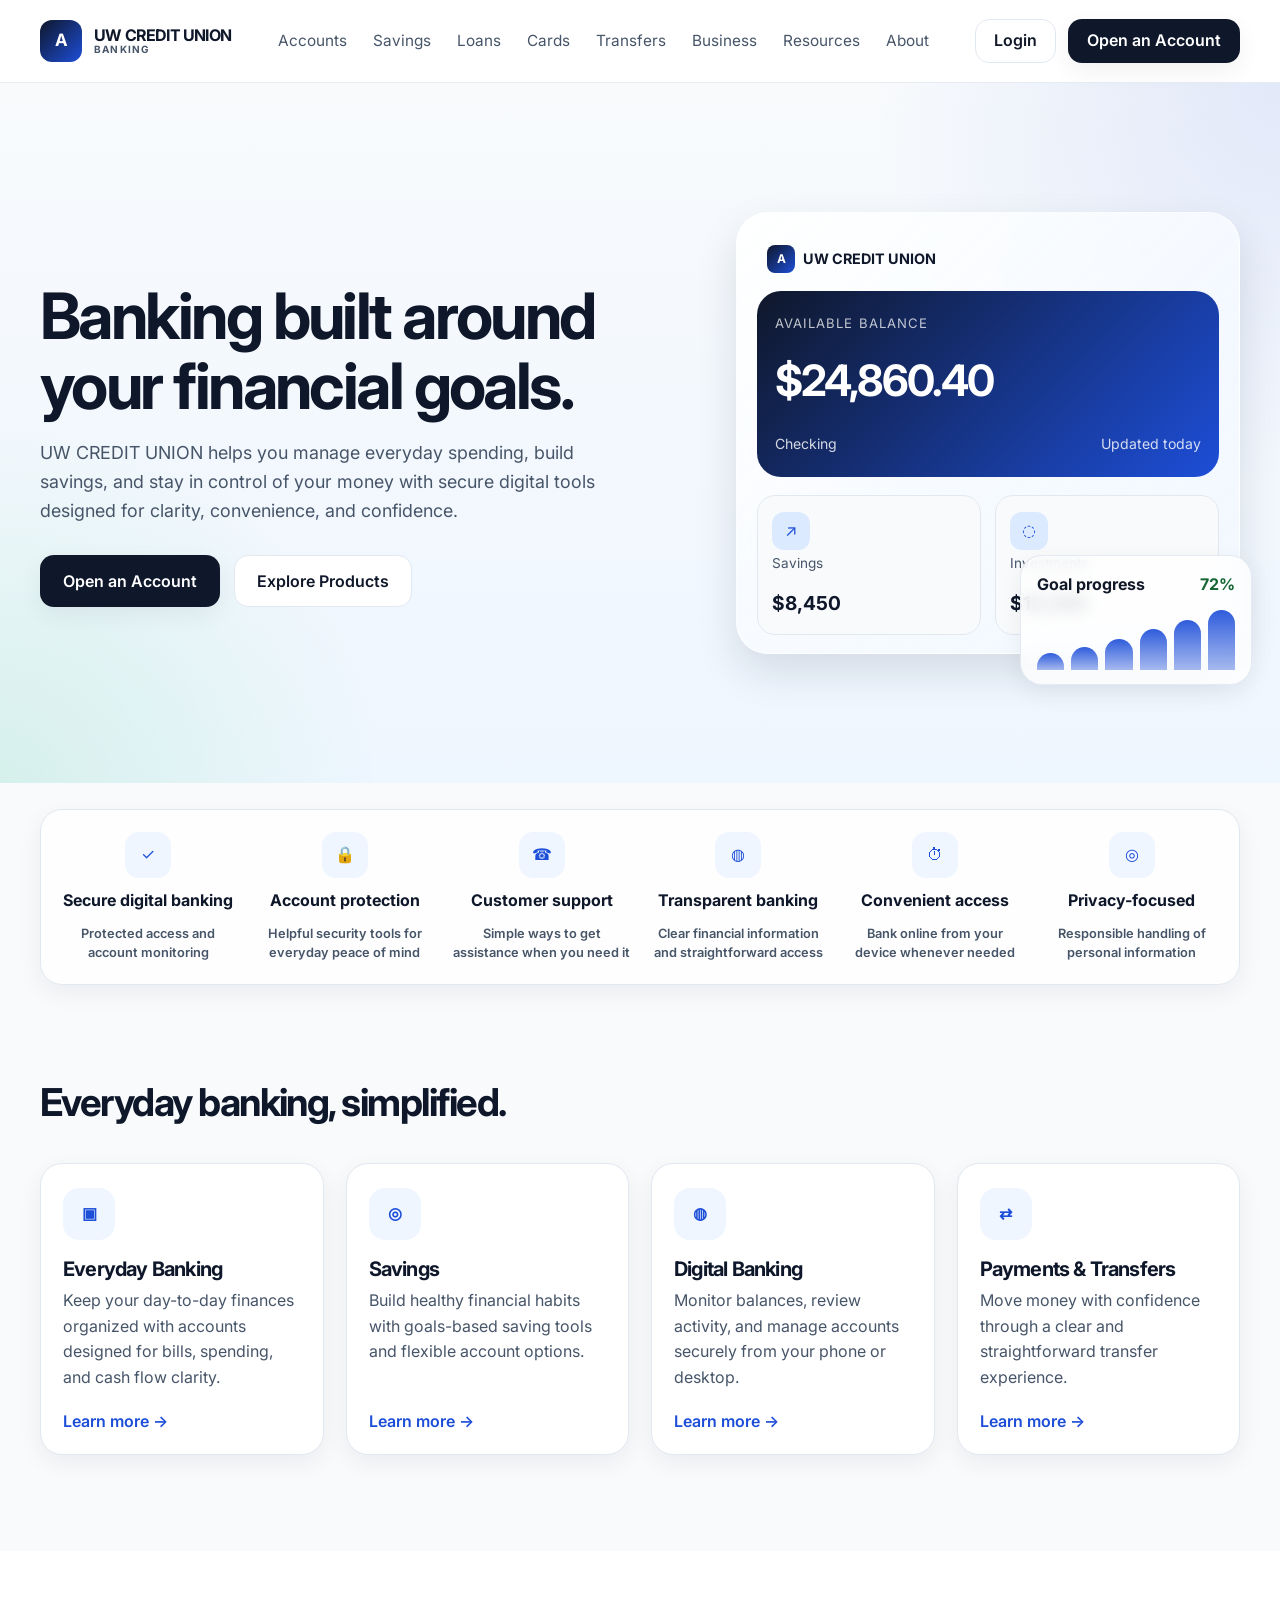
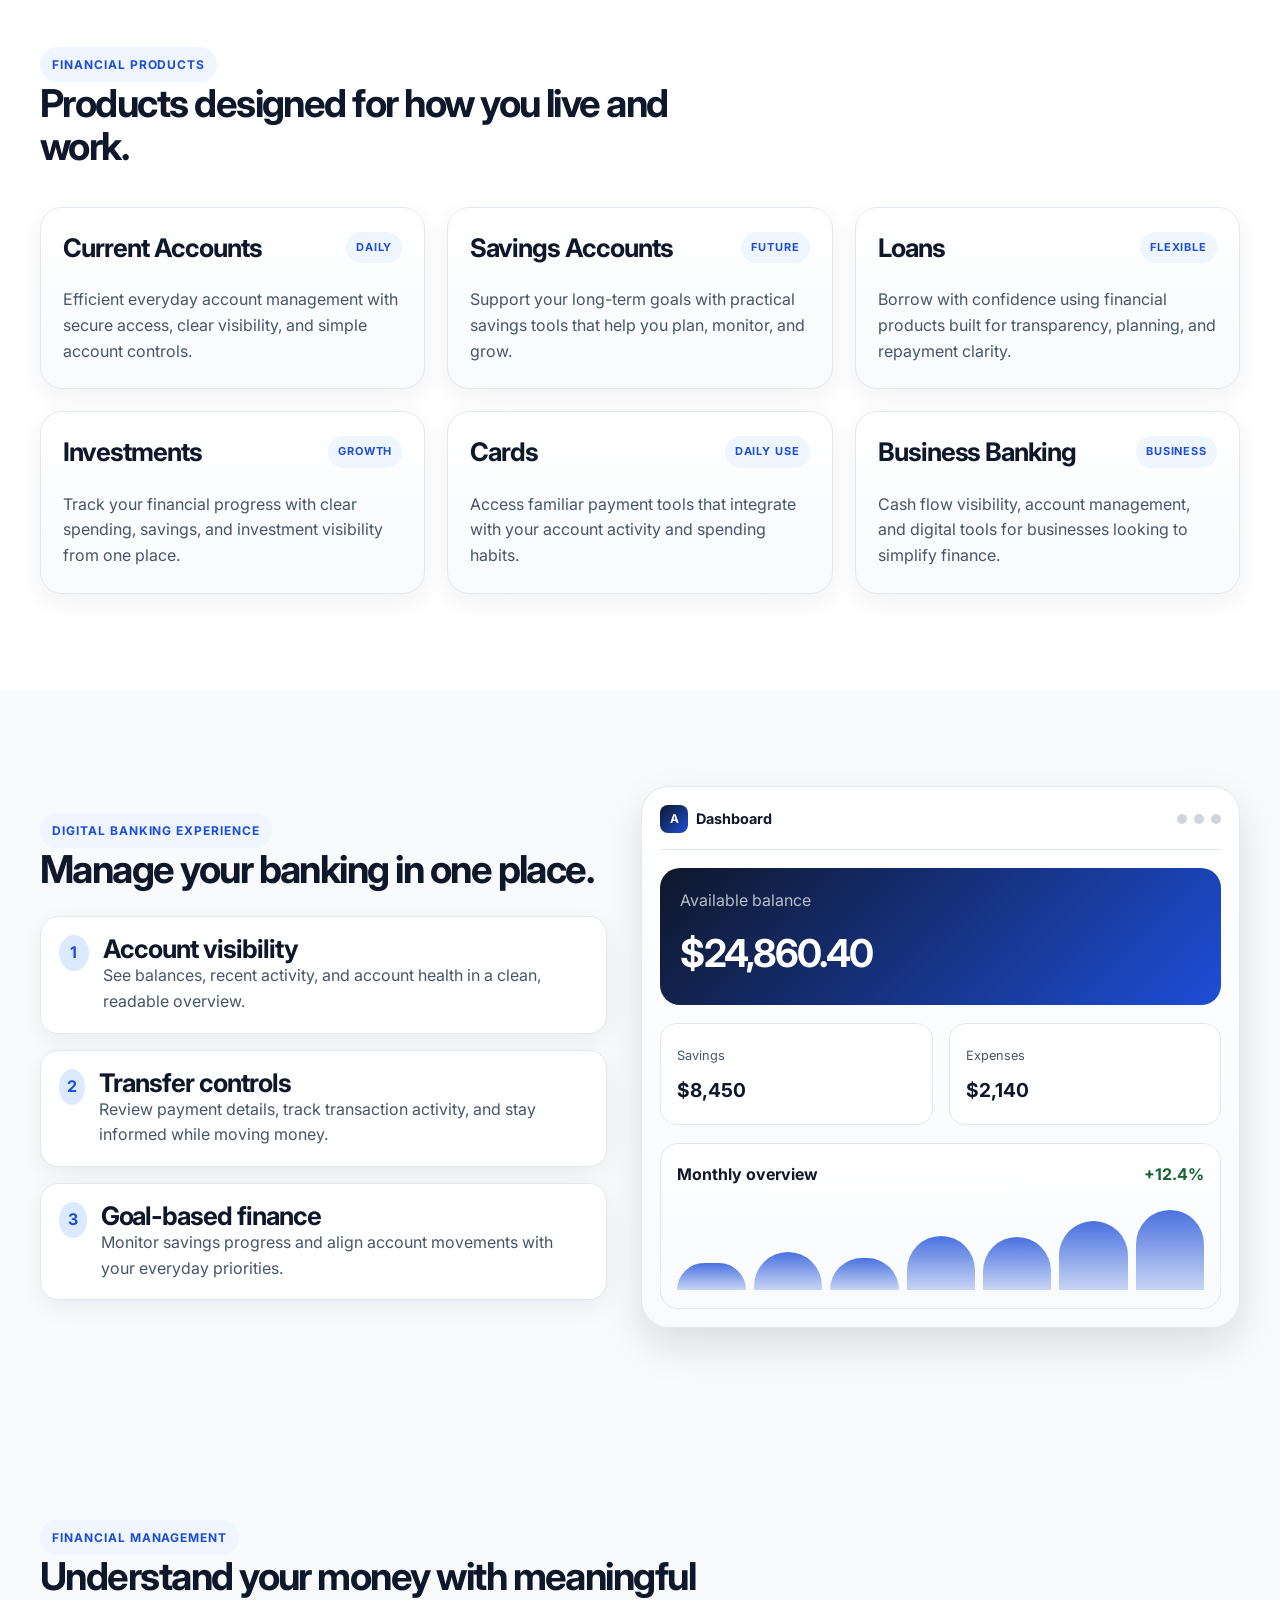
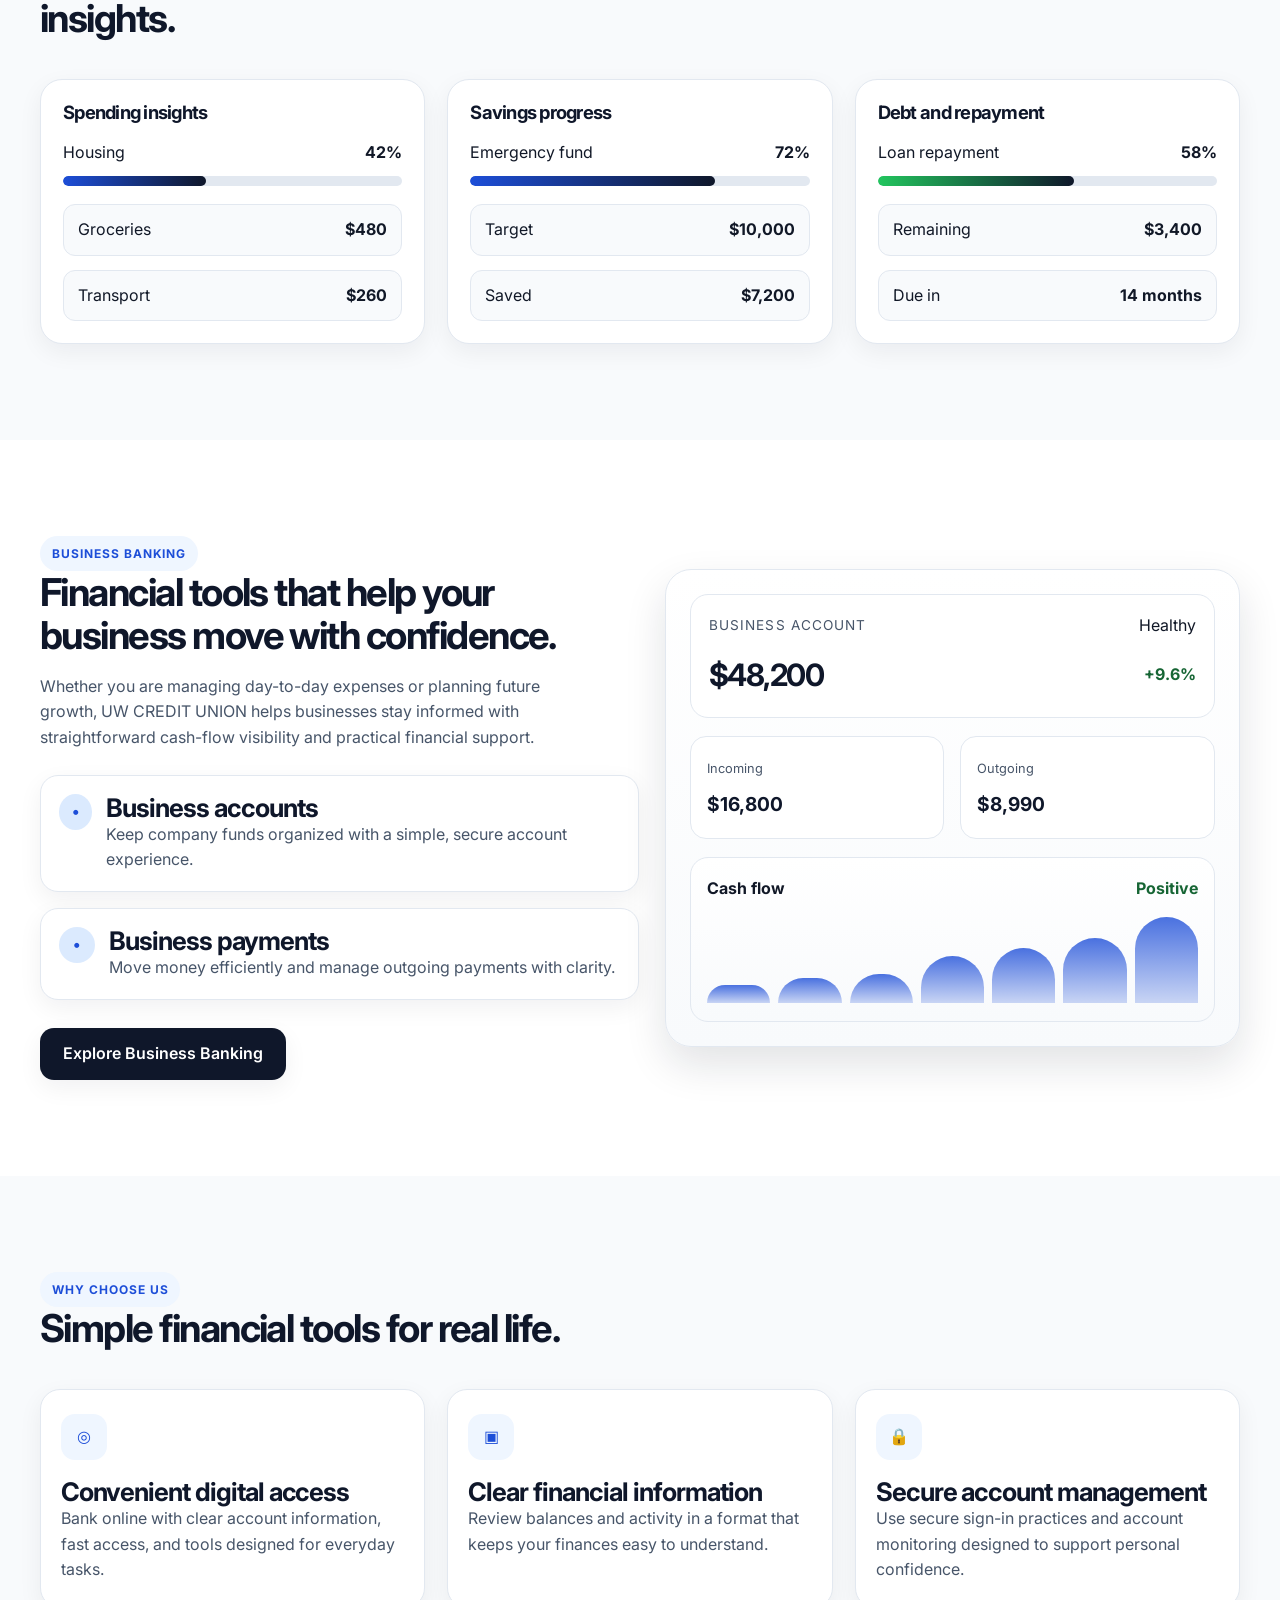
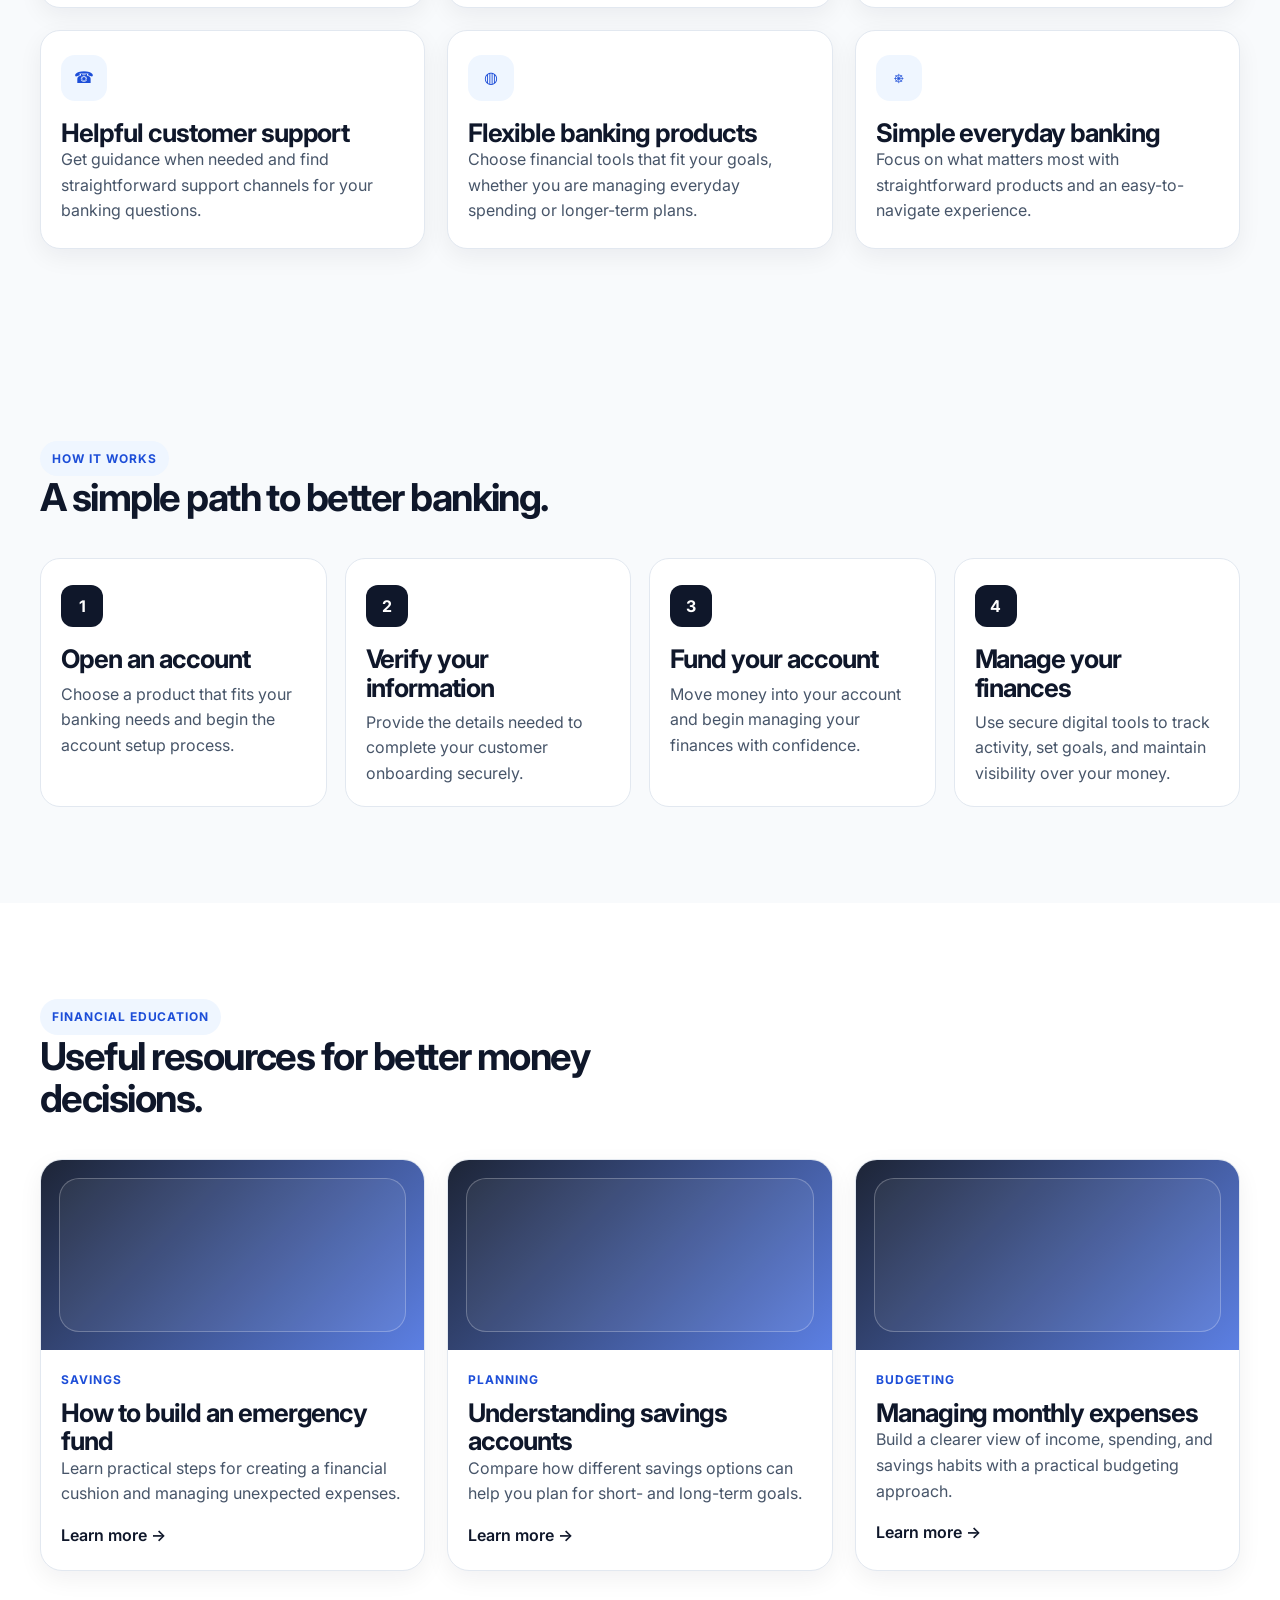
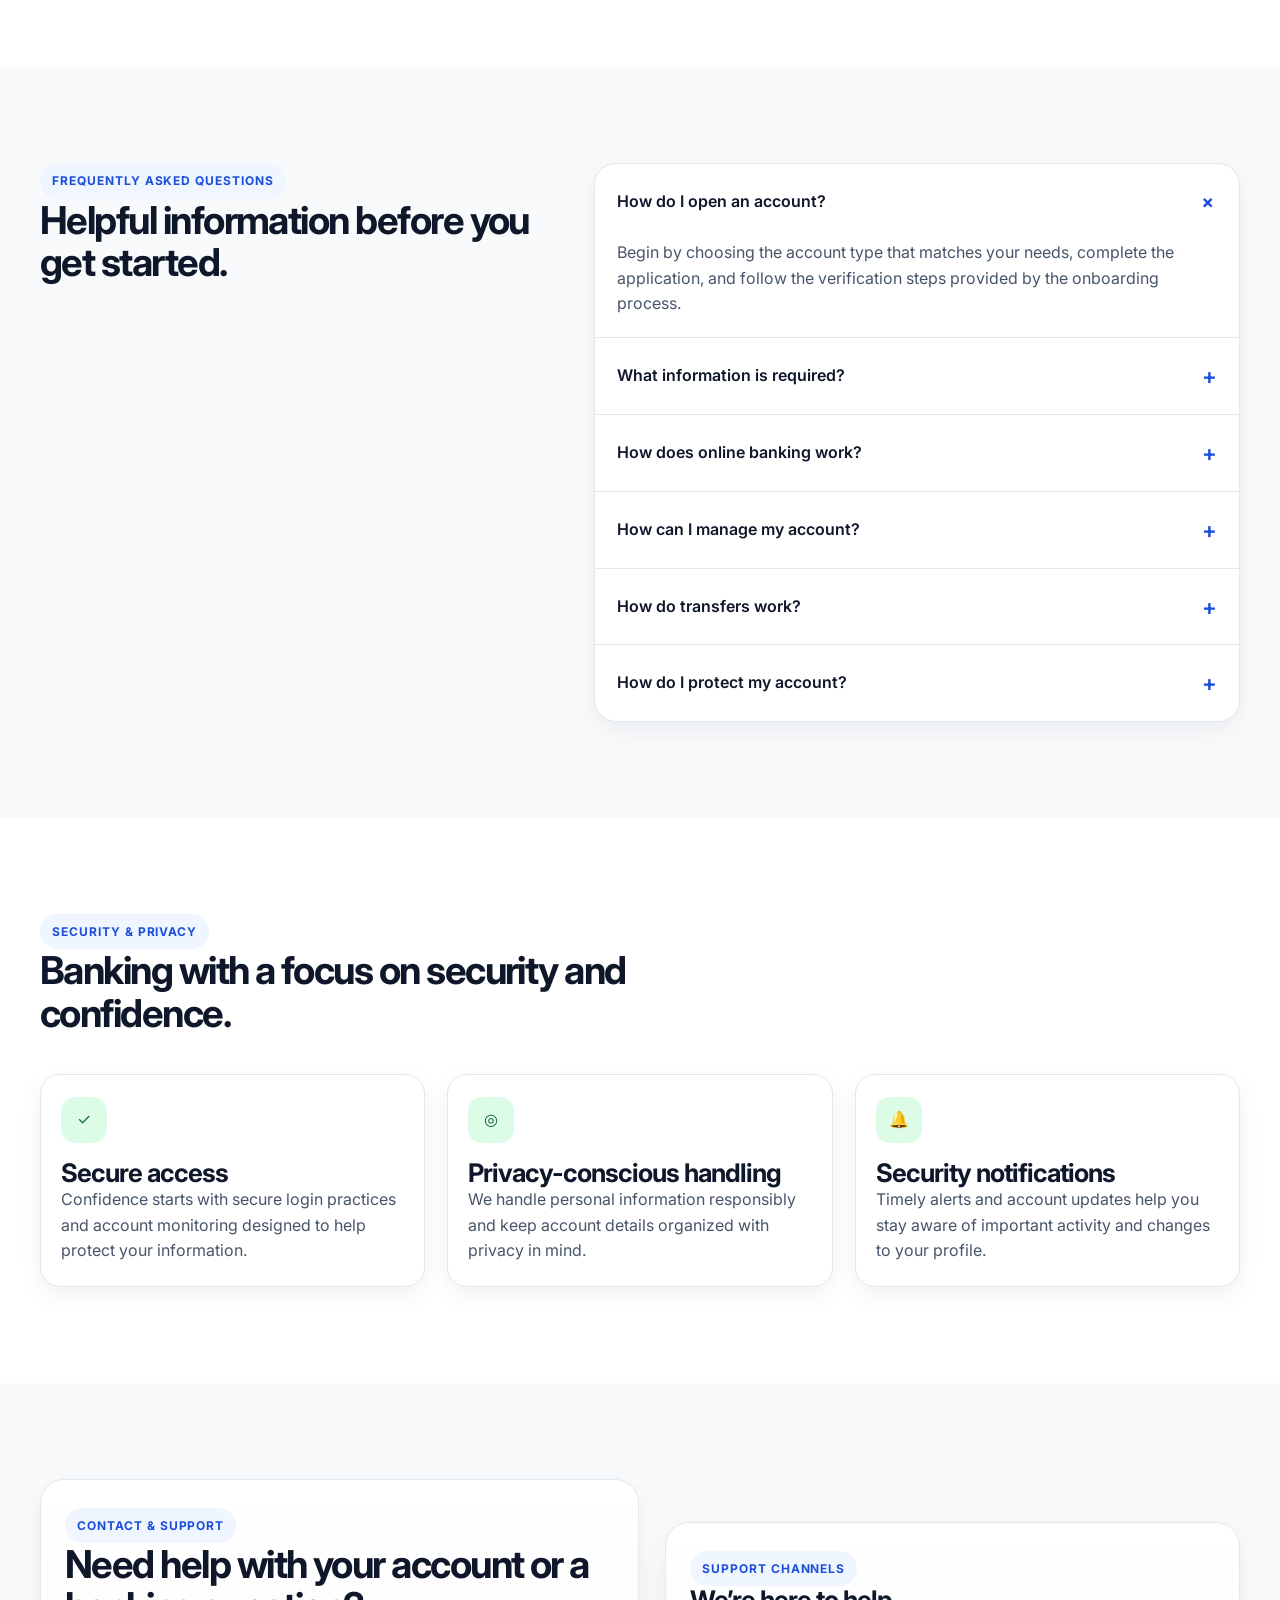
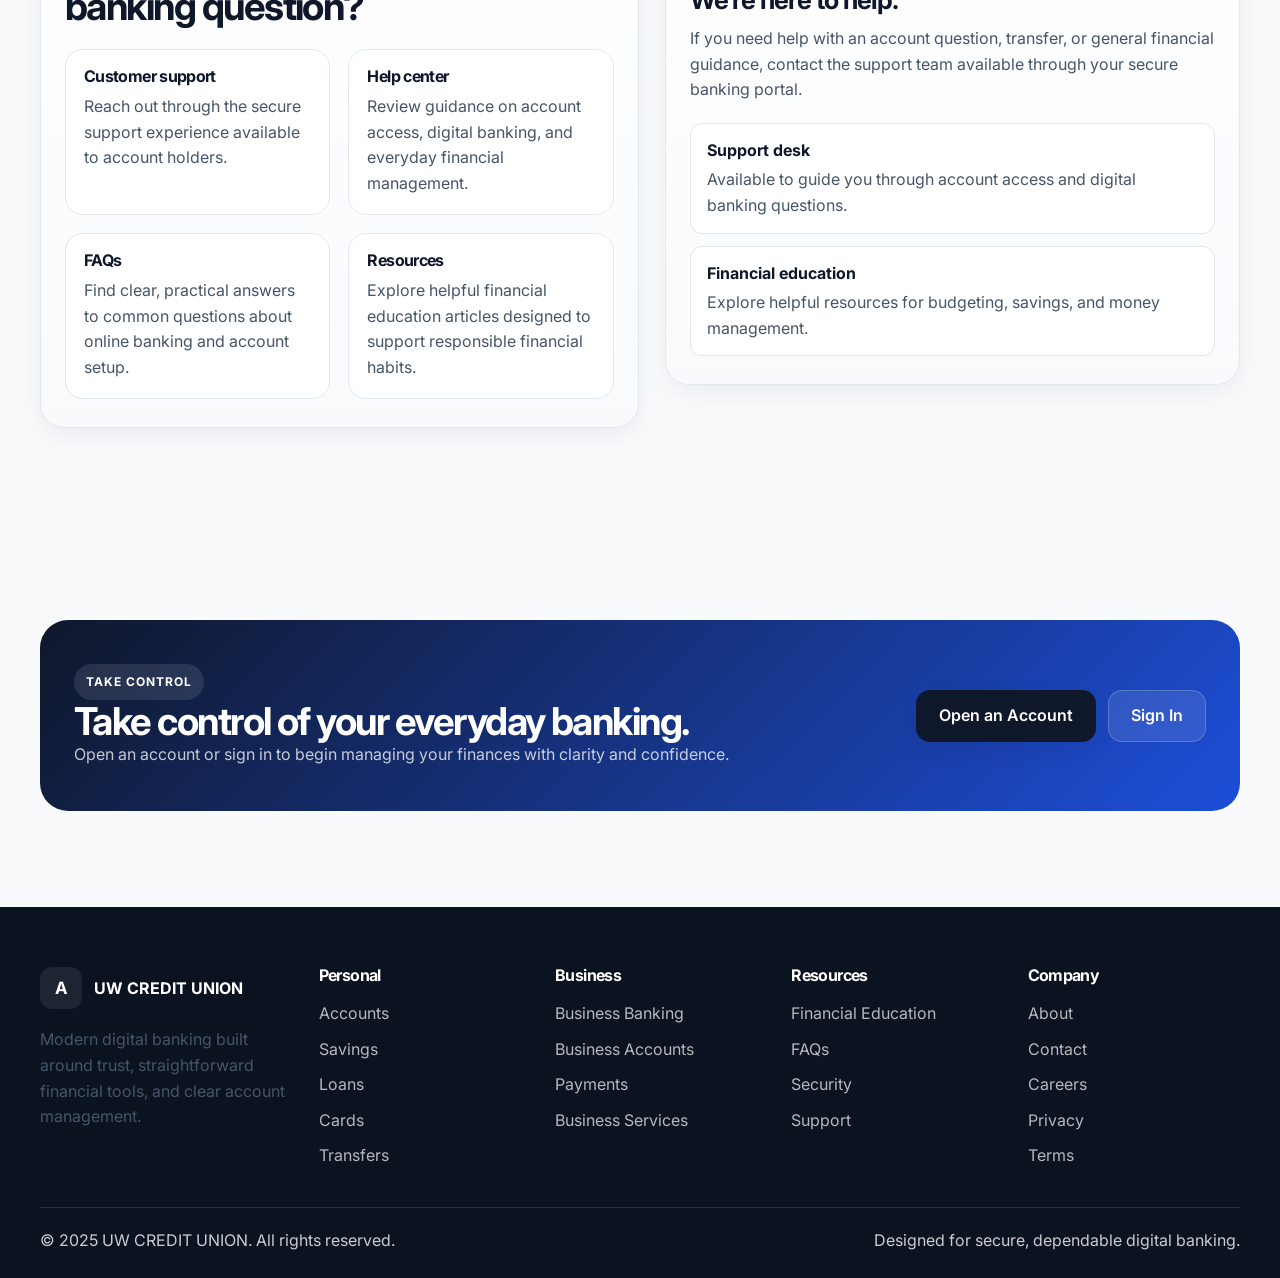
==== commit 54a929f3: "second commit" ====
--- a/index.html
+++ b/index.html
@@ -15,7 +15,7 @@
      content="Secure everyday banking, savings, digital account management, and business financial services designed for clarity and peace of mind."
    />
    <meta property="og:type" content="website" />
-   <meta property="og:image" content="images/arffib.png" />
+   <meta property="og:image" content="images/uw.png" />
    <meta name="twitter:card" content="summary_large_image" />
    <meta name="twitter:title" content="UW CREDIT UNION | Modern Banking & Personal Finance" />
    <meta
@@ -1103,12 +1103,14 @@
        </a>
 
        <nav class="nav" aria-label="Main navigation">
-         <a href="#personal-banking">Personal Banking</a>
-         <a href="#business-banking">Business Banking</a>
-         <a href="#products">Products</a>
-         <a href="#resources">Resources</a>
-         <a href="#about">About</a>
-         <a href="#contact">Contact</a>
+         <a href="accounts.php">Accounts</a>
+         <a href="savings.php">Savings</a>
+         <a href="loans.php">Loans</a>
+         <a href="cards.php">Cards</a>
+         <a href="transfers.php">Transfers</a>
+         <a href="business-banking.php">Business</a>
+         <a href="financial-education.php">Resources</a>
+         <a href="about.php">About</a>
        </nav>
 
        <div class="header-actions">
